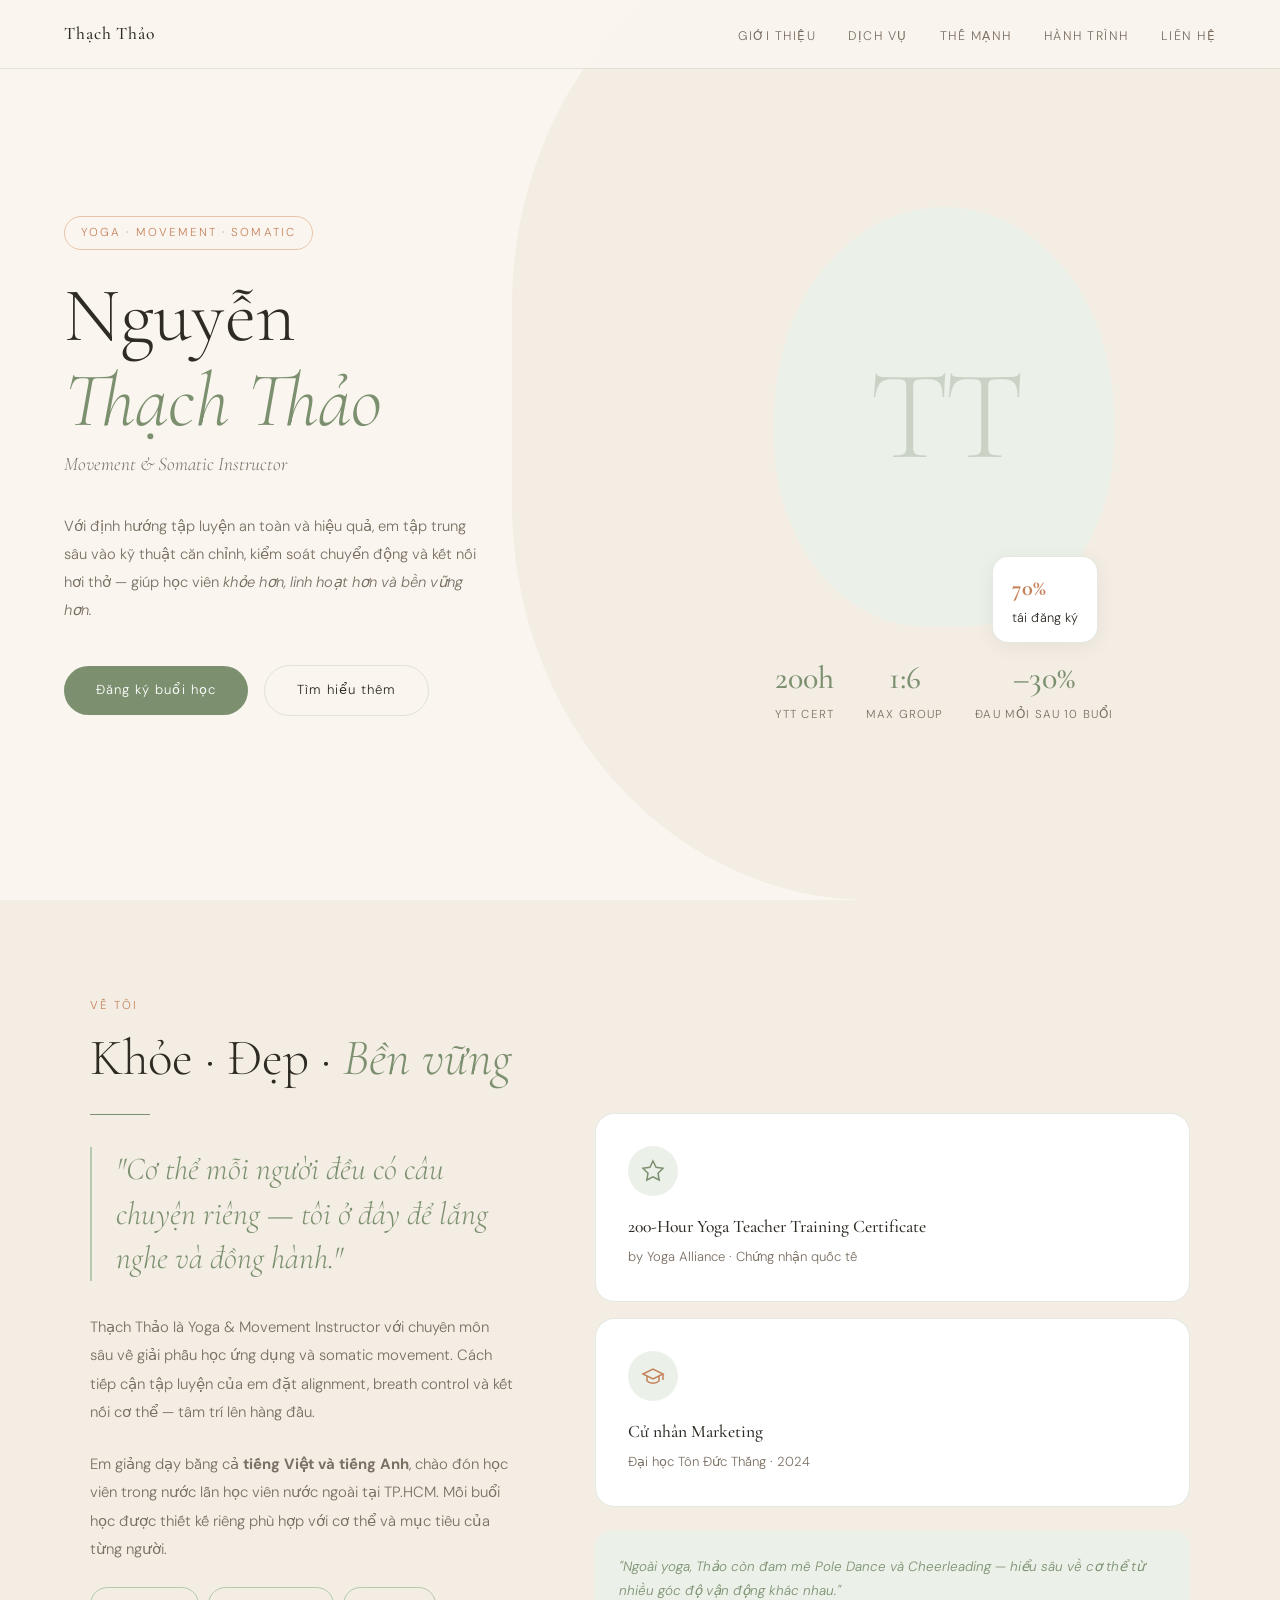
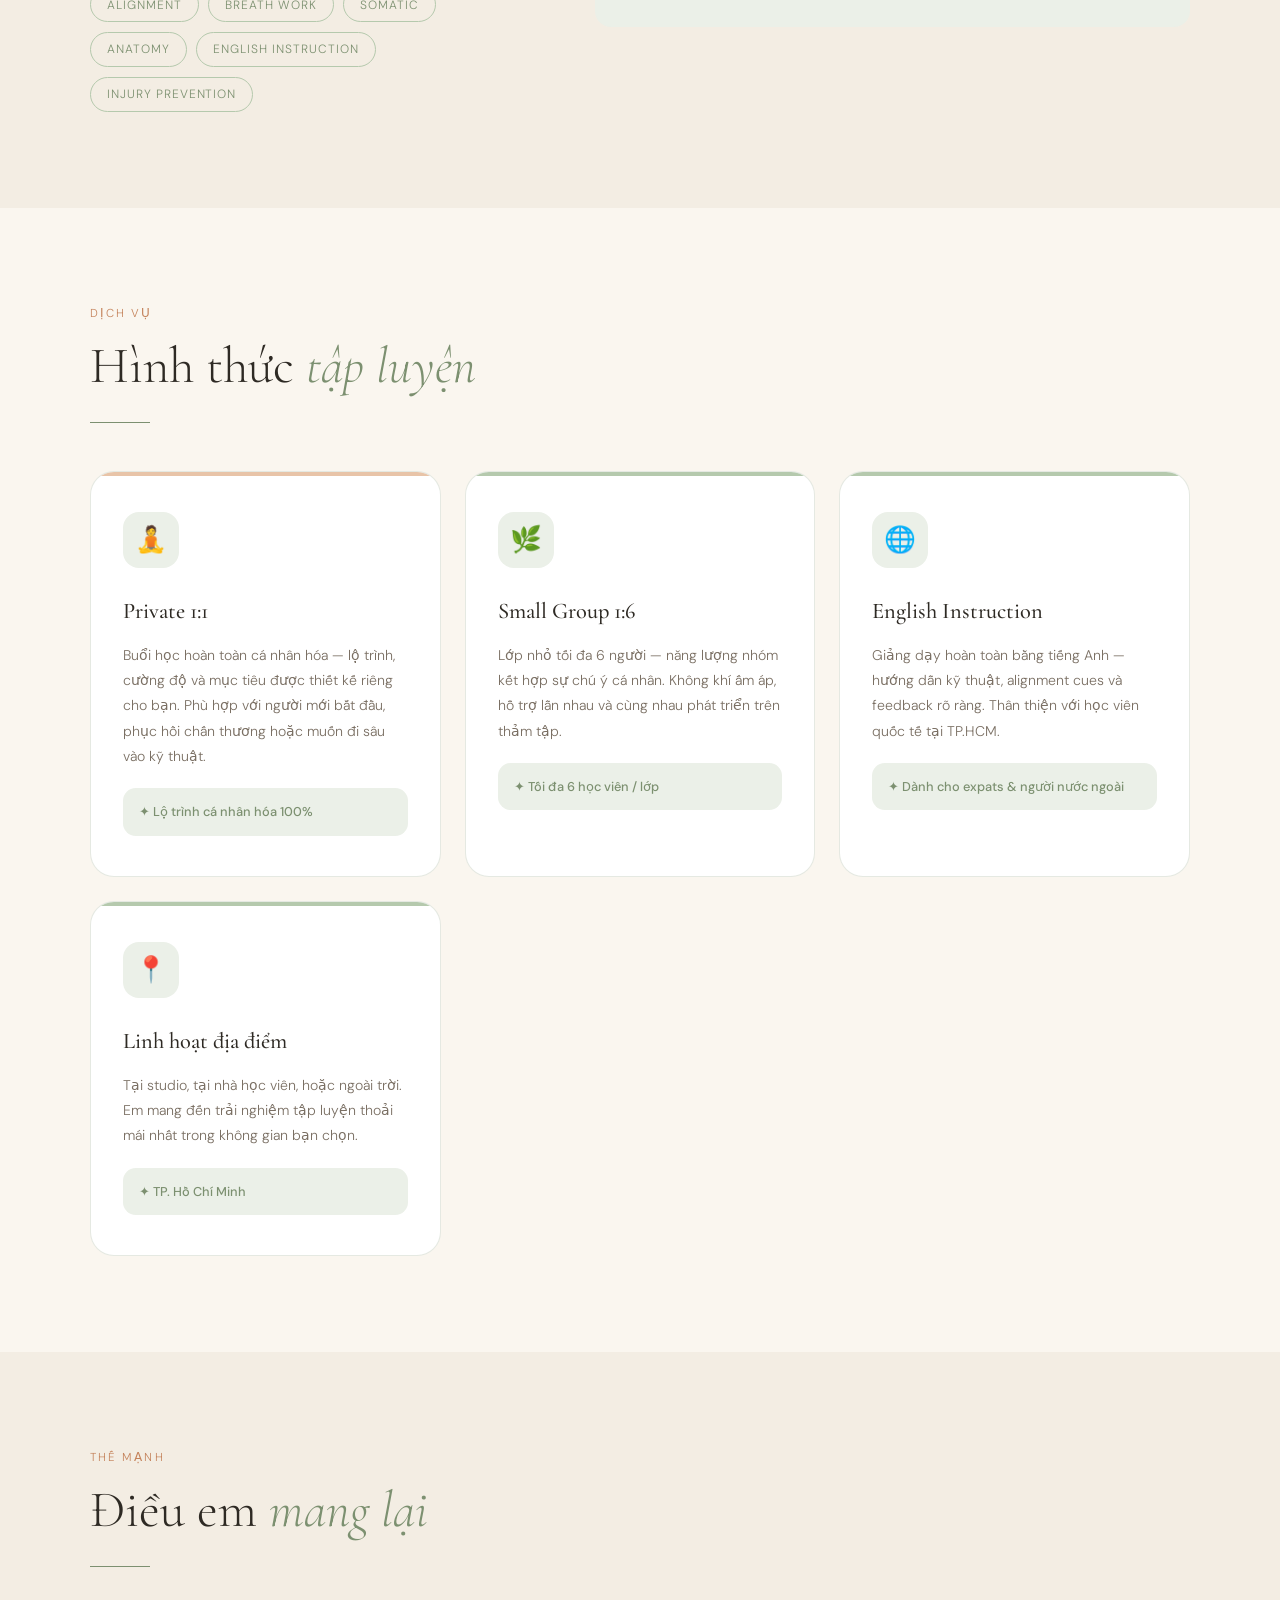
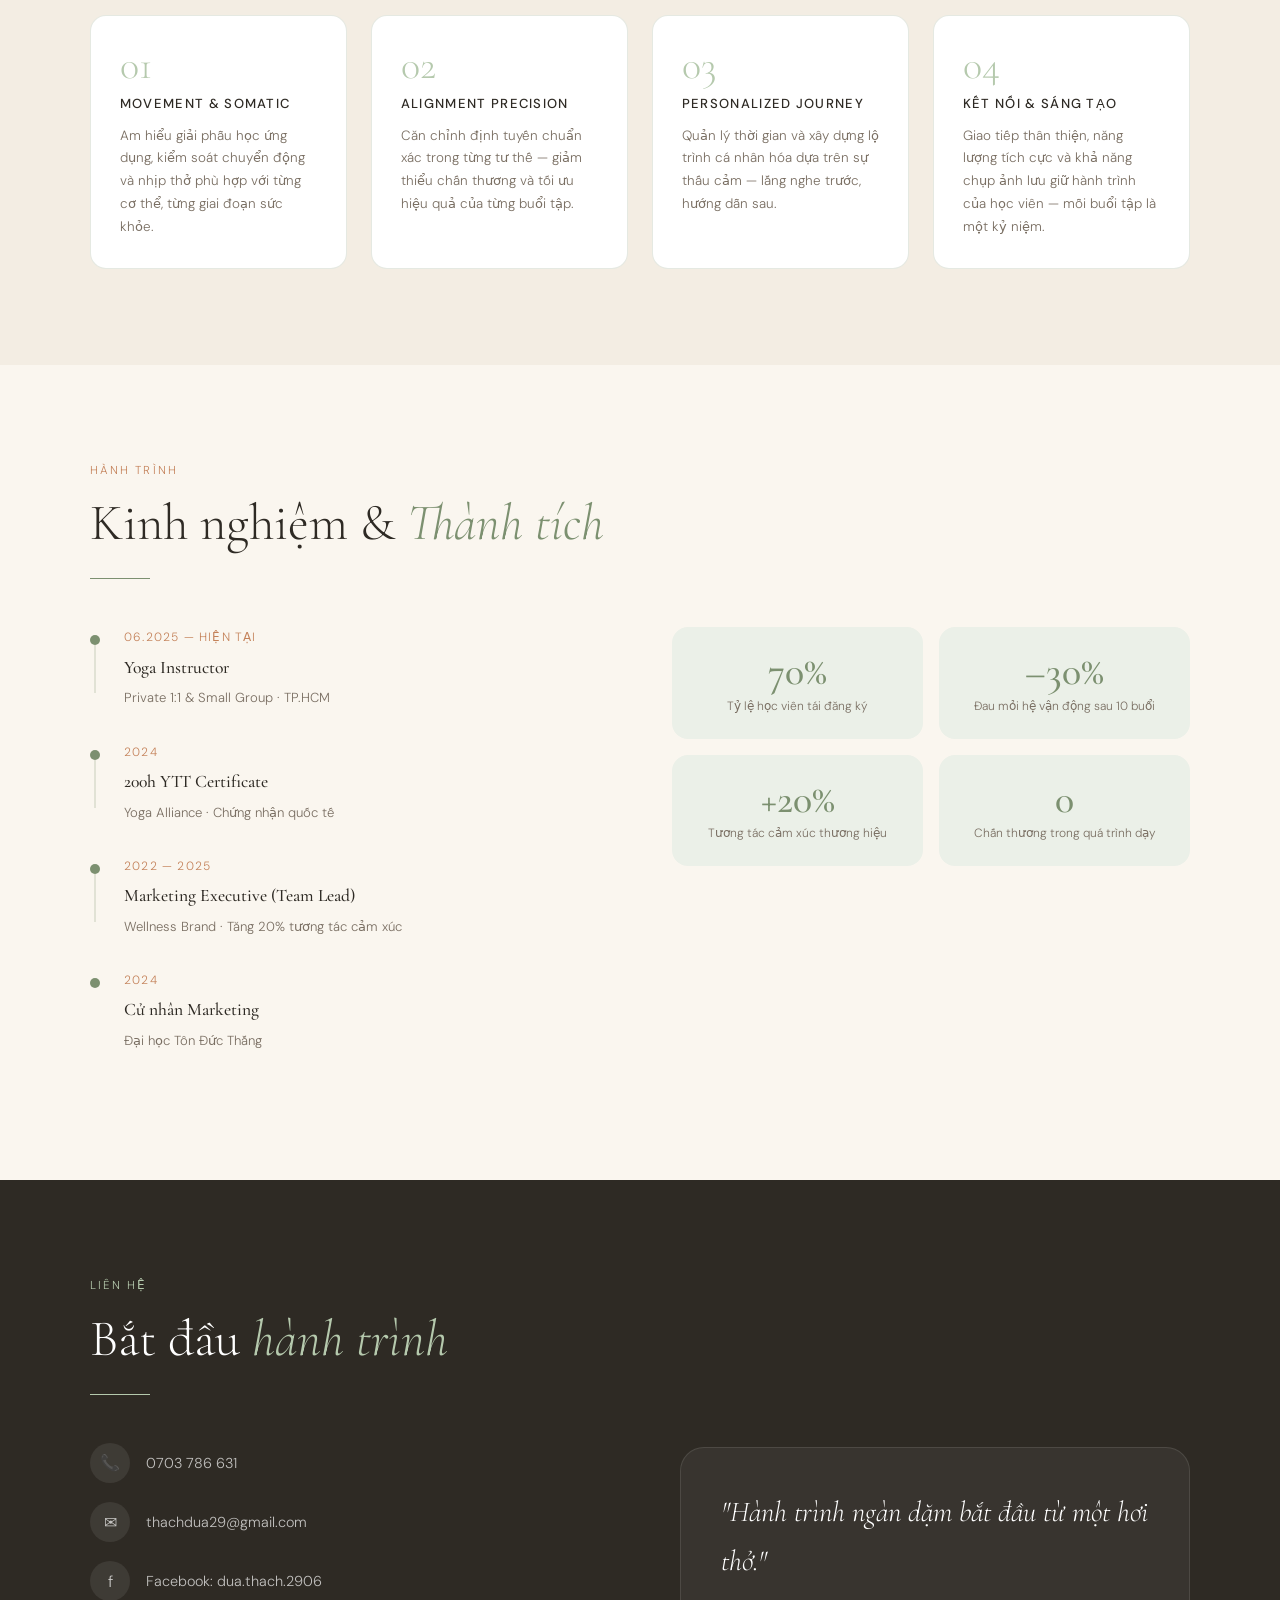
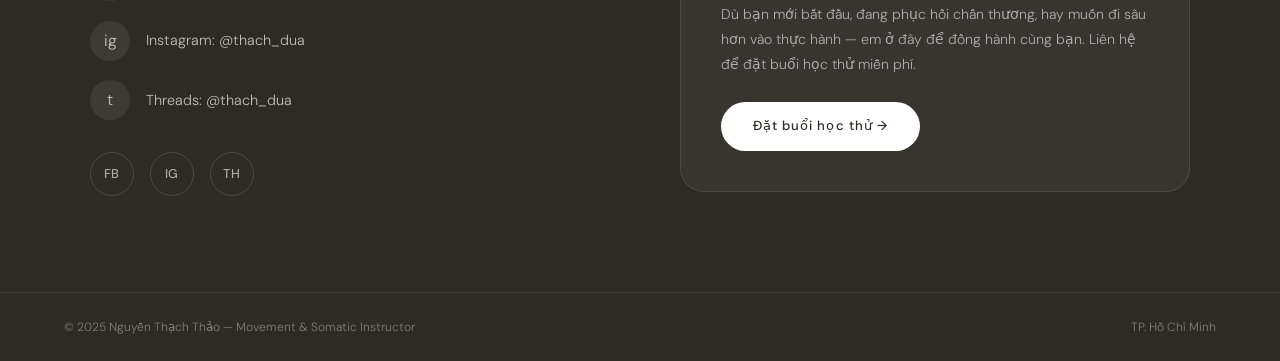
==== index.html @ 94b47af6 "Create index.html for personal website Add initial HTML structure for personal website with styling " ====
<!DOCTYPE html>
<html lang="vi">
<head>
<meta charset="UTF-8">
<meta name="viewport" content="width=device-width, initial-scale=1.0">
<title>Nguyễn Thạch Thảo — Movement & Somatic Instructor</title>
<link href="https://fonts.googleapis.com/css2?family=Cormorant+Garamond:ital,wght@0,300;0,400;0,500;0,600;1,300;1,400&family=DM+Sans:wght@300;400;500&display=swap" rel="stylesheet">
<style>
  *, *::before, *::after { box-sizing: border-box; margin: 0; padding: 0; }

  :root {
    --sage: #7C9070;
    --sage-light: #B5C9AD;
    --sage-pale: #EBF0E8;
    --cream: #FAF6EF;
    --ivory: #F3EDE3;
    --terra: #C4825A;
    --terra-light: #E8C4A8;
    --brown: #4A3728;
    --text: #2E2A24;
    --muted: #7A6F63;
    --border: rgba(124,144,112,0.2);
  }

  html { scroll-behavior: smooth; }

  body {
    font-family: 'DM Sans', sans-serif;
    background: var(--cream);
    color: var(--text);
    font-weight: 300;
    line-height: 1.7;
    overflow-x: hidden;
  }

  /* NAV */
  nav {
    position: fixed;
    top: 0; left: 0; right: 0;
    z-index: 100;
    display: flex;
    justify-content: space-between;
    align-items: center;
    padding: 1.2rem 5vw;
    background: rgba(250,246,239,0.9);
    backdrop-filter: blur(8px);
    border-bottom: 1px solid var(--border);
  }
  nav .logo {
    font-family: 'Cormorant Garamond', serif;
    font-size: 1.1rem;
    font-weight: 500;
    letter-spacing: 0.05em;
    color: var(--text);
    text-decoration: none;
  }
  nav ul {
    display: flex;
    gap: 2rem;
    list-style: none;
  }
  nav ul a {
    font-size: 0.78rem;
    letter-spacing: 0.12em;
    text-transform: uppercase;
    color: var(--muted);
    text-decoration: none;
    transition: color 0.2s;
  }
  nav ul a:hover { color: var(--sage); }

  /* HERO */
  .hero {
    min-height: 100vh;
    display: grid;
    grid-template-columns: 1fr 1fr;
    align-items: center;
    padding: 6rem 5vw 4rem;
    gap: 4rem;
    position: relative;
    overflow: hidden;
  }
  .hero::before {
    content: '';
    position: absolute;
    right: -10vw;
    top: -10vh;
    width: 70vw;
    height: 110vh;
    background: var(--ivory);
    border-radius: 40% 0 0 40%;
    z-index: 0;
  }
  .hero-text { position: relative; z-index: 1; }
  .hero-label {
    display: inline-block;
    font-size: 0.72rem;
    letter-spacing: 0.18em;
    text-transform: uppercase;
    color: var(--terra);
    margin-bottom: 1.5rem;
    padding: 0.4rem 1rem;
    border: 1px solid var(--terra-light);
    border-radius: 2rem;
  }
  .hero h1 {
    font-family: 'Cormorant Garamond', serif;
    font-size: clamp(3rem, 6vw, 5.5rem);
    font-weight: 300;
    line-height: 1.1;
    color: var(--text);
    margin-bottom: 0.3rem;
  }
  .hero h1 em {
    font-style: italic;
    color: var(--sage);
  }
  .hero-sub {
    font-family: 'Cormorant Garamond', serif;
    font-size: 1.2rem;
    color: var(--muted);
    font-style: italic;
    margin-bottom: 2rem;
  }
  .hero-desc {
    font-size: 0.92rem;
    color: var(--muted);
    max-width: 420px;
    line-height: 1.9;
    margin-bottom: 2.5rem;
  }
  .hero-cta {
    display: flex;
    gap: 1rem;
    align-items: center;
    flex-wrap: wrap;
  }
  .btn-primary {
    background: var(--sage);
    color: white;
    padding: 0.85rem 2rem;
    border-radius: 2rem;
    text-decoration: none;
    font-size: 0.82rem;
    letter-spacing: 0.08em;
    transition: background 0.2s, transform 0.2s;
  }
  .btn-primary:hover { background: var(--brown); transform: translateY(-1px); }
  .btn-outline {
    color: var(--text);
    padding: 0.85rem 2rem;
    border-radius: 2rem;
    text-decoration: none;
    font-size: 0.82rem;
    letter-spacing: 0.08em;
    border: 1px solid var(--border);
    transition: border-color 0.2s, transform 0.2s;
  }
  .btn-outline:hover { border-color: var(--sage); transform: translateY(-1px); }

  .hero-visual {
    position: relative;
    z-index: 1;
    display: flex;
    flex-direction: column;
    align-items: center;
    gap: 1.5rem;
  }
  .hero-circle {
    width: 340px;
    height: 420px;
    background: var(--sage-pale);
    border-radius: 50% 50% 45% 45%;
    display: flex;
    align-items: center;
    justify-content: center;
    position: relative;
    overflow: hidden;
  }
  .hero-initials {
    font-family: 'Cormorant Garamond', serif;
    font-size: 8rem;
    font-weight: 300;
    color: var(--sage);
    opacity: 0.3;
    letter-spacing: -0.05em;
    line-height: 1;
  }
  .hero-badge {
    position: absolute;
    bottom: -1rem;
    right: 1rem;
    background: white;
    border: 1px solid var(--border);
    border-radius: var(--border-radius, 1rem);
    padding: 0.8rem 1.2rem;
    box-shadow: 0 4px 20px rgba(0,0,0,0.06);
    font-size: 0.8rem;
  }
  .hero-badge strong {
    display: block;
    font-size: 1.4rem;
    font-family: 'Cormorant Garamond', serif;
    color: var(--terra);
  }
  .hero-stats {
    display: flex;
    gap: 2rem;
  }
  .stat { text-align: center; }
  .stat-num {
    font-family: 'Cormorant Garamond', serif;
    font-size: 2rem;
    font-weight: 500;
    color: var(--sage);
  }
  .stat-label {
    font-size: 0.72rem;
    letter-spacing: 0.1em;
    text-transform: uppercase;
    color: var(--muted);
  }

  /* LEAF DECORATIONS */
  .leaf {
    position: absolute;
    opacity: 0.12;
    pointer-events: none;
  }

  /* SECTION COMMONS */
  section {
    padding: 6rem 5vw;
    position: relative;
  }
  .section-label {
    font-size: 0.72rem;
    letter-spacing: 0.18em;
    text-transform: uppercase;
    color: var(--terra);
    margin-bottom: 0.8rem;
  }
  .section-title {
    font-family: 'Cormorant Garamond', serif;
    font-size: clamp(2rem, 4vw, 3.2rem);
    font-weight: 300;
    line-height: 1.2;
    color: var(--text);
    margin-bottom: 1.5rem;
  }
  .section-title em { font-style: italic; color: var(--sage); }
  .divider {
    width: 60px;
    height: 1px;
    background: var(--sage);
    margin-bottom: 2rem;
  }

  /* ABOUT */
  .about { background: var(--ivory); }
  .about-grid {
    display: grid;
    grid-template-columns: 1fr 1.4fr;
    gap: 5rem;
    align-items: center;
    max-width: 1100px;
    margin: 0 auto;
  }
  .about-quote {
    font-family: 'Cormorant Garamond', serif;
    font-size: 2rem;
    font-style: italic;
    font-weight: 300;
    color: var(--sage);
    line-height: 1.4;
    border-left: 2px solid var(--sage-light);
    padding-left: 1.5rem;
    margin-bottom: 2rem;
  }
  .about-text {
    font-size: 0.93rem;
    color: var(--muted);
    line-height: 1.9;
    margin-bottom: 1.5rem;
  }
  .tags {
    display: flex;
    flex-wrap: wrap;
    gap: 0.6rem;
    margin-top: 1.5rem;
  }
  .tag {
    font-size: 0.75rem;
    letter-spacing: 0.08em;
    text-transform: uppercase;
    color: var(--sage);
    border: 1px solid var(--sage-light);
    padding: 0.4rem 1rem;
    border-radius: 2rem;
  }
  .cert-card {
    background: white;
    border: 1px solid var(--border);
    border-radius: 1.2rem;
    padding: 2rem;
    margin-top: 2rem;
  }
  .cert-badge {
    width: 50px;
    height: 50px;
    background: var(--sage-pale);
    border-radius: 50%;
    display: flex;
    align-items: center;
    justify-content: center;
    margin-bottom: 1rem;
  }
  .cert-badge svg { width: 24px; height: 24px; color: var(--sage); }
  .cert-card h4 {
    font-family: 'Cormorant Garamond', serif;
    font-size: 1.1rem;
    font-weight: 500;
    margin-bottom: 0.3rem;
  }
  .cert-card p { font-size: 0.82rem; color: var(--muted); }

  /* SERVICES */
  .services-grid {
    display: grid;
    grid-template-columns: repeat(auto-fit, minmax(280px, 1fr));
    gap: 1.5rem;
    max-width: 1100px;
    margin: 0 auto;
    margin-top: 3rem;
  }
  .service-card {
    background: white;
    border: 1px solid var(--border);
    border-radius: 1.5rem;
    padding: 2.5rem 2rem;
    transition: transform 0.3s, box-shadow 0.3s;
    position: relative;
    overflow: hidden;
  }
  .service-card::before {
    content: '';
    position: absolute;
    top: 0; left: 0; right: 0;
    height: 4px;
    background: var(--sage-light);
  }
  .service-card:hover {
    transform: translateY(-4px);
    box-shadow: 0 16px 40px rgba(0,0,0,0.08);
  }
  .service-icon {
    width: 56px;
    height: 56px;
    background: var(--sage-pale);
    border-radius: 1rem;
    display: flex;
    align-items: center;
    justify-content: center;
    margin-bottom: 1.5rem;
    font-size: 1.6rem;
  }
  .service-card h3 {
    font-family: 'Cormorant Garamond', serif;
    font-size: 1.4rem;
    font-weight: 500;
    margin-bottom: 0.8rem;
  }
  .service-card p { font-size: 0.88rem; color: var(--muted); line-height: 1.8; }
  .service-highlight {
    margin-top: 1.2rem;
    padding: 0.8rem 1rem;
    background: var(--sage-pale);
    border-radius: 0.8rem;
    font-size: 0.8rem;
    color: var(--sage);
    font-weight: 500;
  }
  .service-card.featured::before { background: var(--terra-light); }

  /* STRENGTHS */
  .strengths { background: var(--ivory); }
  .strengths-grid {
    display: grid;
    grid-template-columns: repeat(auto-fit, minmax(240px, 1fr));
    gap: 1.5rem;
    max-width: 1100px;
    margin: 3rem auto 0;
  }
  .strength-item {
    padding: 1.8rem;
    border: 1px solid var(--border);
    border-radius: 1rem;
    background: white;
  }
  .strength-num {
    font-family: 'Cormorant Garamond', serif;
    font-size: 2.5rem;
    color: var(--sage-light);
    font-weight: 300;
    line-height: 1;
    margin-bottom: 0.5rem;
  }
  .strength-item h4 {
    font-size: 0.82rem;
    letter-spacing: 0.1em;
    text-transform: uppercase;
    color: var(--text);
    font-weight: 500;
    margin-bottom: 0.6rem;
  }
  .strength-item p { font-size: 0.84rem; color: var(--muted); line-height: 1.7; }

  /* JOURNEY */
  .journey-grid {
    display: grid;
    grid-template-columns: 1fr 1fr;
    gap: 4rem;
    max-width: 1100px;
    margin: 3rem auto 0;
    align-items: start;
  }
  .timeline-item {
    display: flex;
    gap: 1.5rem;
    margin-bottom: 2rem;
  }
  .timeline-dot {
    width: 10px;
    height: 10px;
    background: var(--sage);
    border-radius: 50%;
    margin-top: 0.5rem;
    flex-shrink: 0;
    position: relative;
  }
  .timeline-dot::after {
    content: '';
    position: absolute;
    top: 10px;
    left: 4px;
    width: 2px;
    height: 3rem;
    background: var(--border);
  }
  .timeline-item:last-child .timeline-dot::after { display: none; }
  .timeline-date {
    font-size: 0.75rem;
    letter-spacing: 0.1em;
    text-transform: uppercase;
    color: var(--terra);
    margin-bottom: 0.3rem;
  }
  .timeline-title {
    font-family: 'Cormorant Garamond', serif;
    font-size: 1.1rem;
    font-weight: 500;
    margin-bottom: 0.3rem;
  }
  .timeline-sub { font-size: 0.82rem; color: var(--muted); }
  .metrics-grid {
    display: grid;
    grid-template-columns: 1fr 1fr;
    gap: 1rem;
  }
  .metric-card {
    background: var(--sage-pale);
    border-radius: 1rem;
    padding: 1.5rem;
    text-align: center;
  }
  .metric-val {
    font-family: 'Cormorant Garamond', serif;
    font-size: 2.5rem;
    font-weight: 500;
    color: var(--sage);
    line-height: 1;
  }
  .metric-label {
    font-size: 0.75rem;
    color: var(--muted);
    margin-top: 0.4rem;
    line-height: 1.4;
  }

  /* CONTACT */
  .contact { background: var(--text); color: white; }
  .contact .section-title { color: white; }
  .contact .section-title em { color: var(--sage-light); }
  .contact .divider { background: var(--sage-light); }
  .contact-grid {
    display: grid;
    grid-template-columns: 1fr 1fr;
    gap: 5rem;
    max-width: 1100px;
    margin: 3rem auto 0;
    align-items: center;
  }
  .contact-info { display: flex; flex-direction: column; gap: 1.2rem; }
  .contact-row {
    display: flex;
    align-items: center;
    gap: 1rem;
    color: rgba(255,255,255,0.7);
    font-size: 0.9rem;
    text-decoration: none;
    transition: color 0.2s;
  }
  .contact-row:hover { color: var(--sage-light); }
  .contact-icon {
    width: 40px; height: 40px;
    background: rgba(255,255,255,0.08);
    border-radius: 50%;
    display: flex;
    align-items: center;
    justify-content: center;
    font-size: 1rem;
    flex-shrink: 0;
  }
  .social-links { display: flex; gap: 1rem; margin-top: 2rem; }
  .social-link {
    width: 44px; height: 44px;
    border: 1px solid rgba(255,255,255,0.15);
    border-radius: 50%;
    display: flex;
    align-items: center;
    justify-content: center;
    color: rgba(255,255,255,0.6);
    text-decoration: none;
    font-size: 0.8rem;
    font-weight: 500;
    letter-spacing: 0.05em;
    transition: all 0.2s;
  }
  .social-link:hover {
    border-color: var(--sage-light);
    color: var(--sage-light);
    background: rgba(181,201,173,0.1);
  }
  .contact-cta {
    background: rgba(255,255,255,0.05);
    border: 1px solid rgba(255,255,255,0.1);
    border-radius: 1.5rem;
    padding: 2.5rem;
  }
  .contact-cta h3 {
    font-family: 'Cormorant Garamond', serif;
    font-size: 1.8rem;
    font-weight: 300;
    font-style: italic;
    color: white;
    margin-bottom: 1rem;
  }
  .contact-cta p {
    font-size: 0.88rem;
    color: rgba(255,255,255,0.6);
    line-height: 1.8;
    margin-bottom: 1.5rem;
  }
  .btn-white {
    display: inline-block;
    background: white;
    color: var(--text);
    padding: 0.85rem 2rem;
    border-radius: 2rem;
    text-decoration: none;
    font-size: 0.82rem;
    letter-spacing: 0.08em;
    font-weight: 500;
    transition: transform 0.2s, background 0.2s;
  }
  .btn-white:hover { background: var(--cream); transform: translateY(-1px); }

  /* FOOTER */
  footer {
    background: var(--text);
    border-top: 1px solid rgba(255,255,255,0.08);
    padding: 1.5rem 5vw;
    display: flex;
    justify-content: space-between;
    align-items: center;
    color: rgba(255,255,255,0.4);
    font-size: 0.75rem;
  }
  footer a { color: rgba(255,255,255,0.5); text-decoration: none; }
  footer a:hover { color: var(--sage-light); }

  /* ANIMATIONS */
  @keyframes fadeUp {
    from { opacity: 0; transform: translateY(20px); }
    to   { opacity: 1; transform: translateY(0); }
  }
  .hero-text > * {
    animation: fadeUp 0.7s ease both;
  }
  .hero-text > *:nth-child(1) { animation-delay: 0.1s; }
  .hero-text > *:nth-child(2) { animation-delay: 0.2s; }
  .hero-text > *:nth-child(3) { animation-delay: 0.3s; }
  .hero-text > *:nth-child(4) { animation-delay: 0.4s; }
  .hero-text > *:nth-child(5) { animation-delay: 0.5s; }

  /* RESPONSIVE */
  @media (max-width: 768px) {
    nav ul { display: none; }
    .hero { grid-template-columns: 1fr; padding-top: 5rem; }
    .hero::before { display: none; }
    .hero-visual { display: none; }
    .about-grid { grid-template-columns: 1fr; gap: 2rem; }
    .journey-grid { grid-template-columns: 1fr; }
    .contact-grid { grid-template-columns: 1fr; gap: 2rem; }
  }
</style>
</head>
<body>

<!-- NAV -->
<nav>
  <a href="#" class="logo">Thạch Thảo</a>
  <ul>
    <li><a href="#about">Giới thiệu</a></li>
    <li><a href="#services">Dịch vụ</a></li>
    <li><a href="#strengths">Thế mạnh</a></li>
    <li><a href="#journey">Hành trình</a></li>
    <li><a href="#contact">Liên hệ</a></li>
  </ul>
</nav>

<!-- HERO -->
<section class="hero">
  <div class="hero-text">
    <span class="hero-label">Yoga · Movement · Somatic</span>
    <h1>Nguyễn<br><em>Thạch Thảo</em></h1>
    <p class="hero-sub">Movement & Somatic Instructor</p>
    <p class="hero-desc">
      Với định hướng tập luyện an toàn và hiệu quả, em tập trung sâu vào kỹ thuật căn chỉnh, kiểm soát chuyển động và kết nối hơi thở — giúp học viên <em>khỏe hơn, linh hoạt hơn và bền vững hơn.</em>
    </p>
    <div class="hero-cta">
      <a href="#contact" class="btn-primary">Đăng ký buổi học</a>
      <a href="#about" class="btn-outline">Tìm hiểu thêm</a>
    </div>
  </div>

  <div class="hero-visual">
    <div style="position: relative;">
      <div class="hero-circle">
        <span class="hero-initials">TT</span>
      </div>
      <div class="hero-badge" style="border-radius:1rem;">
        <strong>70%</strong>
        tái đăng ký
      </div>
    </div>
    <div class="hero-stats">
      <div class="stat">
        <div class="stat-num">200h</div>
        <div class="stat-label">YTT Cert</div>
      </div>
      <div class="stat">
        <div class="stat-num">1:6</div>
        <div class="stat-label">Max group</div>
      </div>
      <div class="stat">
        <div class="stat-num">–30%</div>
        <div class="stat-label">Đau mỏi sau 10 buổi</div>
      </div>
    </div>
  </div>
</section>

<!-- ABOUT -->
<section class="about" id="about">
  <div class="about-grid">
    <div>
      <p class="section-label">Về tôi</p>
      <h2 class="section-title">Khỏe · Đẹp · <em>Bền vững</em></h2>
      <div class="divider"></div>
      <blockquote class="about-quote">
        "Cơ thể mỗi người đều có câu chuyện riêng — tôi ở đây để lắng nghe và đồng hành."
      </blockquote>
      <p class="about-text">
        Thạch Thảo là Yoga & Movement Instructor với chuyên môn sâu về giải phẫu học ứng dụng và somatic movement. Cách tiếp cận tập luyện của em đặt alignment, breath control và kết nối cơ thể — tâm trí lên hàng đầu.
      </p>
      <p class="about-text">
        Em giảng dạy bằng cả <strong>tiếng Việt và tiếng Anh</strong>, chào đón học viên trong nước lẫn học viên nước ngoài tại TP.HCM. Mỗi buổi học được thiết kế riêng phù hợp với cơ thể và mục tiêu của từng người.
      </p>
      <div class="tags">
        <span class="tag">Alignment</span>
        <span class="tag">Breath Work</span>
        <span class="tag">Somatic</span>
        <span class="tag">Anatomy</span>
        <span class="tag">English Instruction</span>
        <span class="tag">Injury Prevention</span>
      </div>
    </div>
    <div>
      <div class="cert-card">
        <div class="cert-badge">
          <svg viewBox="0 0 24 24" fill="none" stroke="currentColor" stroke-width="1.5" style="color: var(--sage);">
            <path d="M12 2L15.09 8.26L22 9.27L17 14.14L18.18 21.02L12 17.77L5.82 21.02L7 14.14L2 9.27L8.91 8.26L12 2Z"/>
          </svg>
        </div>
        <h4>200-Hour Yoga Teacher Training Certificate</h4>
        <p>by Yoga Alliance · Chứng nhận quốc tế</p>
      </div>
      <div class="cert-card" style="margin-top:1rem;">
        <div class="cert-badge">
          <svg viewBox="0 0 24 24" fill="none" stroke="currentColor" stroke-width="1.5" style="color: var(--terra);">
            <path d="M22 10v6M2 10l10-5 10 5-10 5z"/><path d="M6 12v5c3 3 9 3 12 0v-5"/>
          </svg>
        </div>
        <h4>Cử nhân Marketing</h4>
        <p>Đại học Tôn Đức Thắng · 2024</p>
      </div>
      <div style="margin-top:1.5rem; padding:1.5rem; background: var(--sage-pale); border-radius:1rem;">
        <p style="font-size:0.84rem; color: var(--sage); font-style:italic; line-height:1.8;">
          "Ngoài yoga, Thảo còn đam mê Pole Dance và Cheerleading — hiểu sâu về cơ thể từ nhiều góc độ vận động khác nhau."
        </p>
      </div>
    </div>
  </div>
</section>

<!-- SERVICES -->
<section id="services">
  <div style="max-width:1100px; margin:0 auto;">
    <p class="section-label">Dịch vụ</p>
    <h2 class="section-title">Hình thức <em>tập luyện</em></h2>
    <div class="divider"></div>
  </div>
  <div class="services-grid">
    <div class="service-card featured">
      <div class="service-icon">🧘</div>
      <h3>Private 1:1</h3>
      <p>Buổi học hoàn toàn cá nhân hóa — lộ trình, cường độ và mục tiêu được thiết kế riêng cho bạn. Phù hợp với người mới bắt đầu, phục hồi chấn thương hoặc muốn đi sâu vào kỹ thuật.</p>
      <div class="service-highlight">✦ Lộ trình cá nhân hóa 100%</div>
    </div>
    <div class="service-card">
      <div class="service-icon">🌿</div>
      <h3>Small Group 1:6</h3>
      <p>Lớp nhỏ tối đa 6 người — năng lượng nhóm kết hợp sự chú ý cá nhân. Không khí ấm áp, hỗ trợ lẫn nhau và cùng nhau phát triển trên thảm tập.</p>
      <div class="service-highlight">✦ Tối đa 6 học viên / lớp</div>
    </div>
    <div class="service-card">
      <div class="service-icon">🌐</div>
      <h3>English Instruction</h3>
      <p>Giảng dạy hoàn toàn bằng tiếng Anh — hướng dẫn kỹ thuật, alignment cues và feedback rõ ràng. Thân thiện với học viên quốc tế tại TP.HCM.</p>
      <div class="service-highlight">✦ Dành cho expats & người nước ngoài</div>
    </div>
    <div class="service-card">
      <div class="service-icon">📍</div>
      <h3>Linh hoạt địa điểm</h3>
      <p>Tại studio, tại nhà học viên, hoặc ngoài trời. Em mang đến trải nghiệm tập luyện thoải mái nhất trong không gian bạn chọn.</p>
      <div class="service-highlight">✦ TP. Hồ Chí Minh</div>
    </div>
  </div>
</section>

<!-- STRENGTHS -->
<section class="strengths" id="strengths">
  <div style="max-width:1100px; margin:0 auto;">
    <p class="section-label">Thế mạnh</p>
    <h2 class="section-title">Điều em <em>mang lại</em></h2>
    <div class="divider"></div>
  </div>
  <div class="strengths-grid">
    <div class="strength-item">
      <div class="strength-num">01</div>
      <h4>Movement & Somatic</h4>
      <p>Am hiểu giải phẫu học ứng dụng, kiểm soát chuyển động và nhịp thở phù hợp với từng cơ thể, từng giai đoạn sức khỏe.</p>
    </div>
    <div class="strength-item">
      <div class="strength-num">02</div>
      <h4>Alignment Precision</h4>
      <p>Căn chỉnh định tuyến chuẩn xác trong từng tư thế — giảm thiểu chấn thương và tối ưu hiệu quả của từng buổi tập.</p>
    </div>
    <div class="strength-item">
      <div class="strength-num">03</div>
      <h4>Personalized Journey</h4>
      <p>Quản lý thời gian và xây dựng lộ trình cá nhân hóa dựa trên sự thấu cảm — lắng nghe trước, hướng dẫn sau.</p>
    </div>
    <div class="strength-item">
      <div class="strength-num">04</div>
      <h4>Kết nối & Sáng tạo</h4>
      <p>Giao tiếp thân thiện, năng lượng tích cực và khả năng chụp ảnh lưu giữ hành trình của học viên — mỗi buổi tập là một kỷ niệm.</p>
    </div>
  </div>
</section>

<!-- JOURNEY -->
<section id="journey">
  <div style="max-width:1100px; margin:0 auto;">
    <p class="section-label">Hành trình</p>
    <h2 class="section-title">Kinh nghiệm & <em>Thành tích</em></h2>
    <div class="divider"></div>
  </div>
  <div class="journey-grid">
    <div>
      <div class="timeline-item">
        <div class="timeline-dot"></div>
        <div>
          <div class="timeline-date">06.2025 — Hiện tại</div>
          <div class="timeline-title">Yoga Instructor</div>
          <div class="timeline-sub">Private 1:1 & Small Group · TP.HCM</div>
        </div>
      </div>
      <div class="timeline-item">
        <div class="timeline-dot"></div>
        <div>
          <div class="timeline-date">2024</div>
          <div class="timeline-title">200h YTT Certificate</div>
          <div class="timeline-sub">Yoga Alliance · Chứng nhận quốc tế</div>
        </div>
      </div>
      <div class="timeline-item">
        <div class="timeline-dot"></div>
        <div>
          <div class="timeline-date">2022 — 2025</div>
          <div class="timeline-title">Marketing Executive (Team Lead)</div>
          <div class="timeline-sub">Wellness Brand · Tăng 20% tương tác cảm xúc</div>
        </div>
      </div>
      <div class="timeline-item">
        <div class="timeline-dot"></div>
        <div>
          <div class="timeline-date">2024</div>
          <div class="timeline-title">Cử nhân Marketing</div>
          <div class="timeline-sub">Đại học Tôn Đức Thắng</div>
        </div>
      </div>
    </div>
    <div>
      <div class="metrics-grid">
        <div class="metric-card">
          <div class="metric-val">70%</div>
          <div class="metric-label">Tỷ lệ học viên tái đăng ký</div>
        </div>
        <div class="metric-card">
          <div class="metric-val">–30%</div>
          <div class="metric-label">Đau mỏi hệ vận động sau 10 buổi</div>
        </div>
        <div class="metric-card">
          <div class="metric-val">+20%</div>
          <div class="metric-label">Tương tác cảm xúc thương hiệu</div>
        </div>
        <div class="metric-card">
          <div class="metric-val">0</div>
          <div class="metric-label">Chấn thương trong quá trình dạy</div>
        </div>
      </div>
    </div>
  </div>
</section>

<!-- CONTACT -->
<section class="contact" id="contact">
  <div style="max-width:1100px; margin:0 auto;">
    <p class="section-label" style="color: var(--sage-light);">Liên hệ</p>
    <h2 class="section-title">Bắt đầu <em>hành trình</em></h2>
    <div class="divider"></div>
  </div>
  <div class="contact-grid">
    <div>
      <div class="contact-info">
        <a href="tel:0703786631" class="contact-row">
          <div class="contact-icon">📞</div>
          <span>0703 786 631</span>
        </a>
        <a href="mailto:thachdua29@gmail.com" class="contact-row">
          <div class="contact-icon">✉</div>
          <span>thachdua29@gmail.com</span>
        </a>
        <a href="https://www.facebook.com/dua.thach.2906/" target="_blank" class="contact-row">
          <div class="contact-icon">f</div>
          <span>Facebook: dua.thach.2906</span>
        </a>
        <a href="https://www.instagram.com/thach_dua/" target="_blank" class="contact-row">
          <div class="contact-icon">ig</div>
          <span>Instagram: @thach_dua</span>
        </a>
        <a href="https://www.threads.com/@thach_dua" target="_blank" class="contact-row">
          <div class="contact-icon">t</div>
          <span>Threads: @thach_dua</span>
        </a>
      </div>
      <div class="social-links">
        <a href="https://www.facebook.com/dua.thach.2906/" target="_blank" class="social-link" title="Facebook">FB</a>
        <a href="https://www.instagram.com/thach_dua/" target="_blank" class="social-link" title="Instagram">IG</a>
        <a href="https://www.threads.com/@thach_dua" target="_blank" class="social-link" title="Threads">TH</a>
      </div>
    </div>
    <div class="contact-cta">
      <h3>"Hành trình ngàn dặm bắt đầu từ một hơi thở."</h3>
      <p>Dù bạn mới bắt đầu, đang phục hồi chấn thương, hay muốn đi sâu hơn vào thực hành — em ở đây để đồng hành cùng bạn. Liên hệ để đặt buổi học thử miễn phí.</p>
      <a href="mailto:thachdua29@gmail.com" class="btn-white">Đặt buổi học thử →</a>
    </div>
  </div>
</section>

<footer>
  <span>© 2025 Nguyễn Thạch Thảo — Movement & Somatic Instructor</span>
  <span>TP. Hồ Chí Minh</span>
</footer>

</body>
</html>
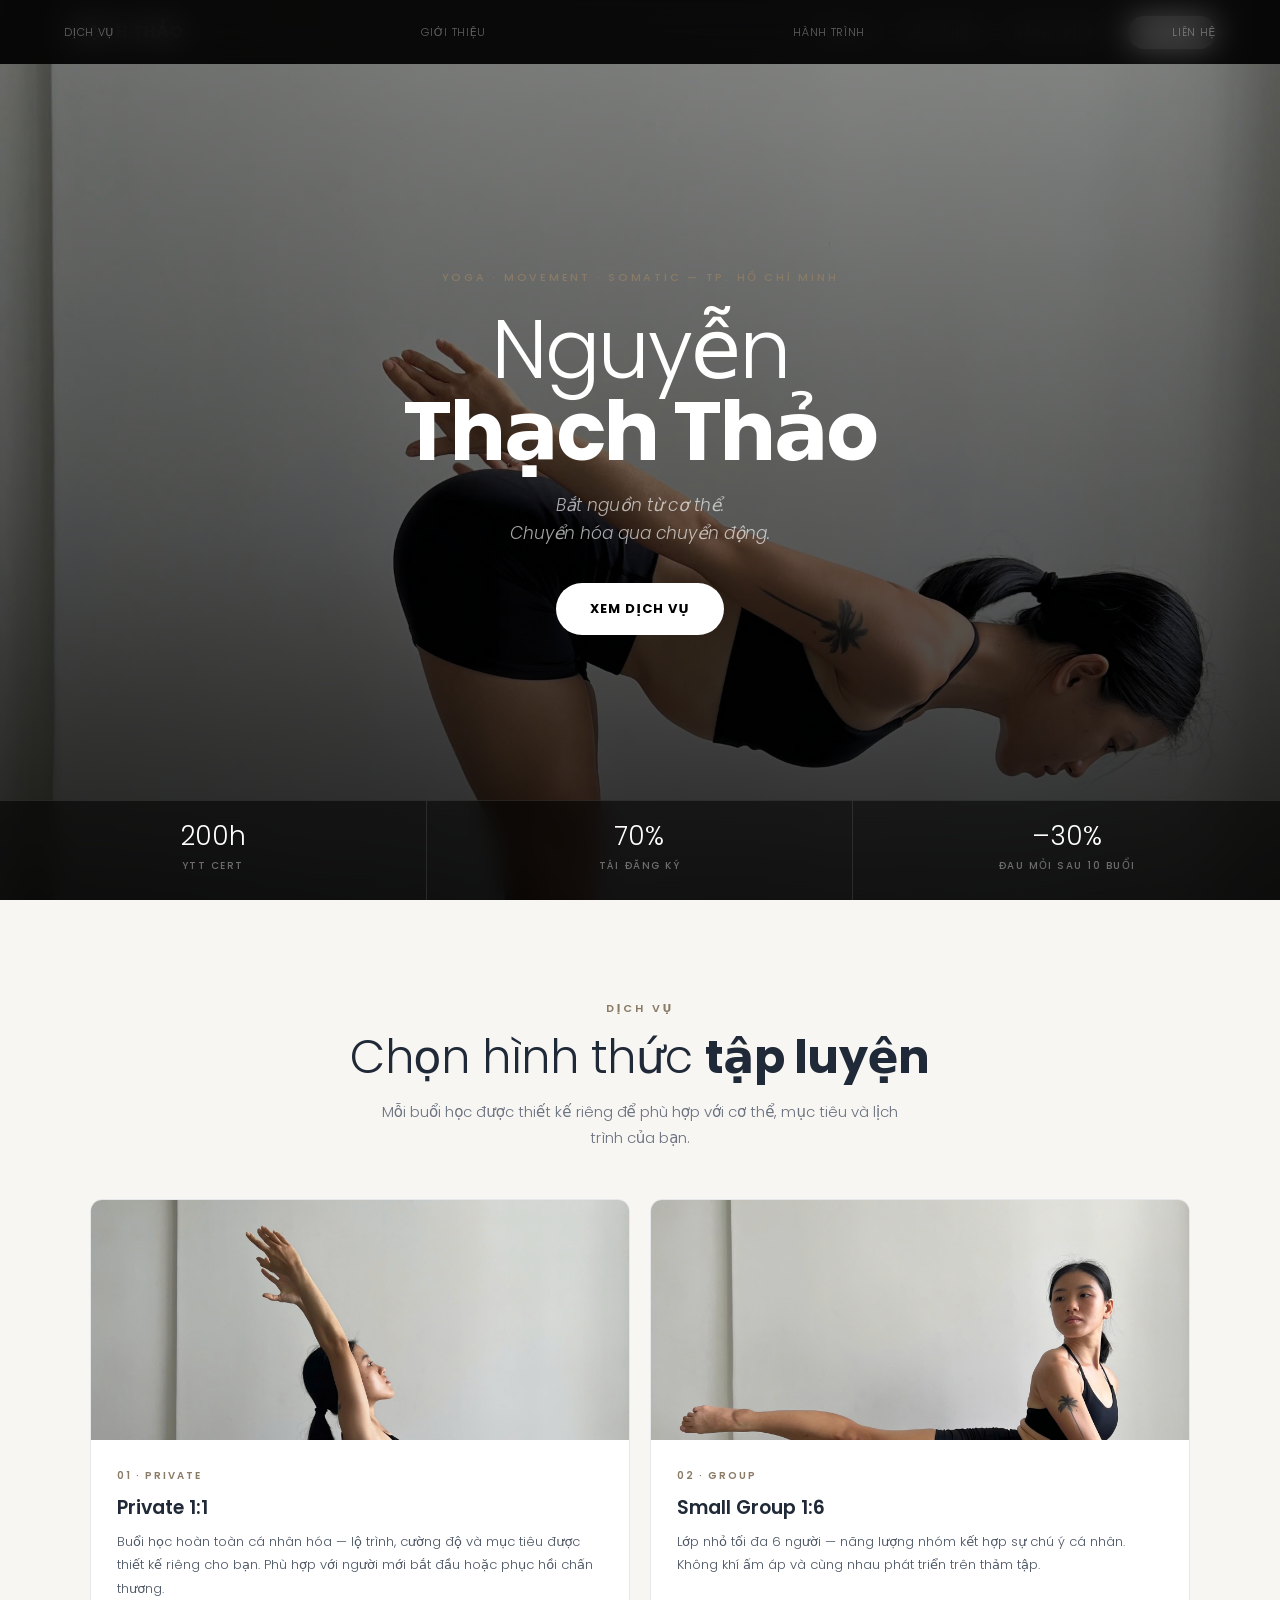
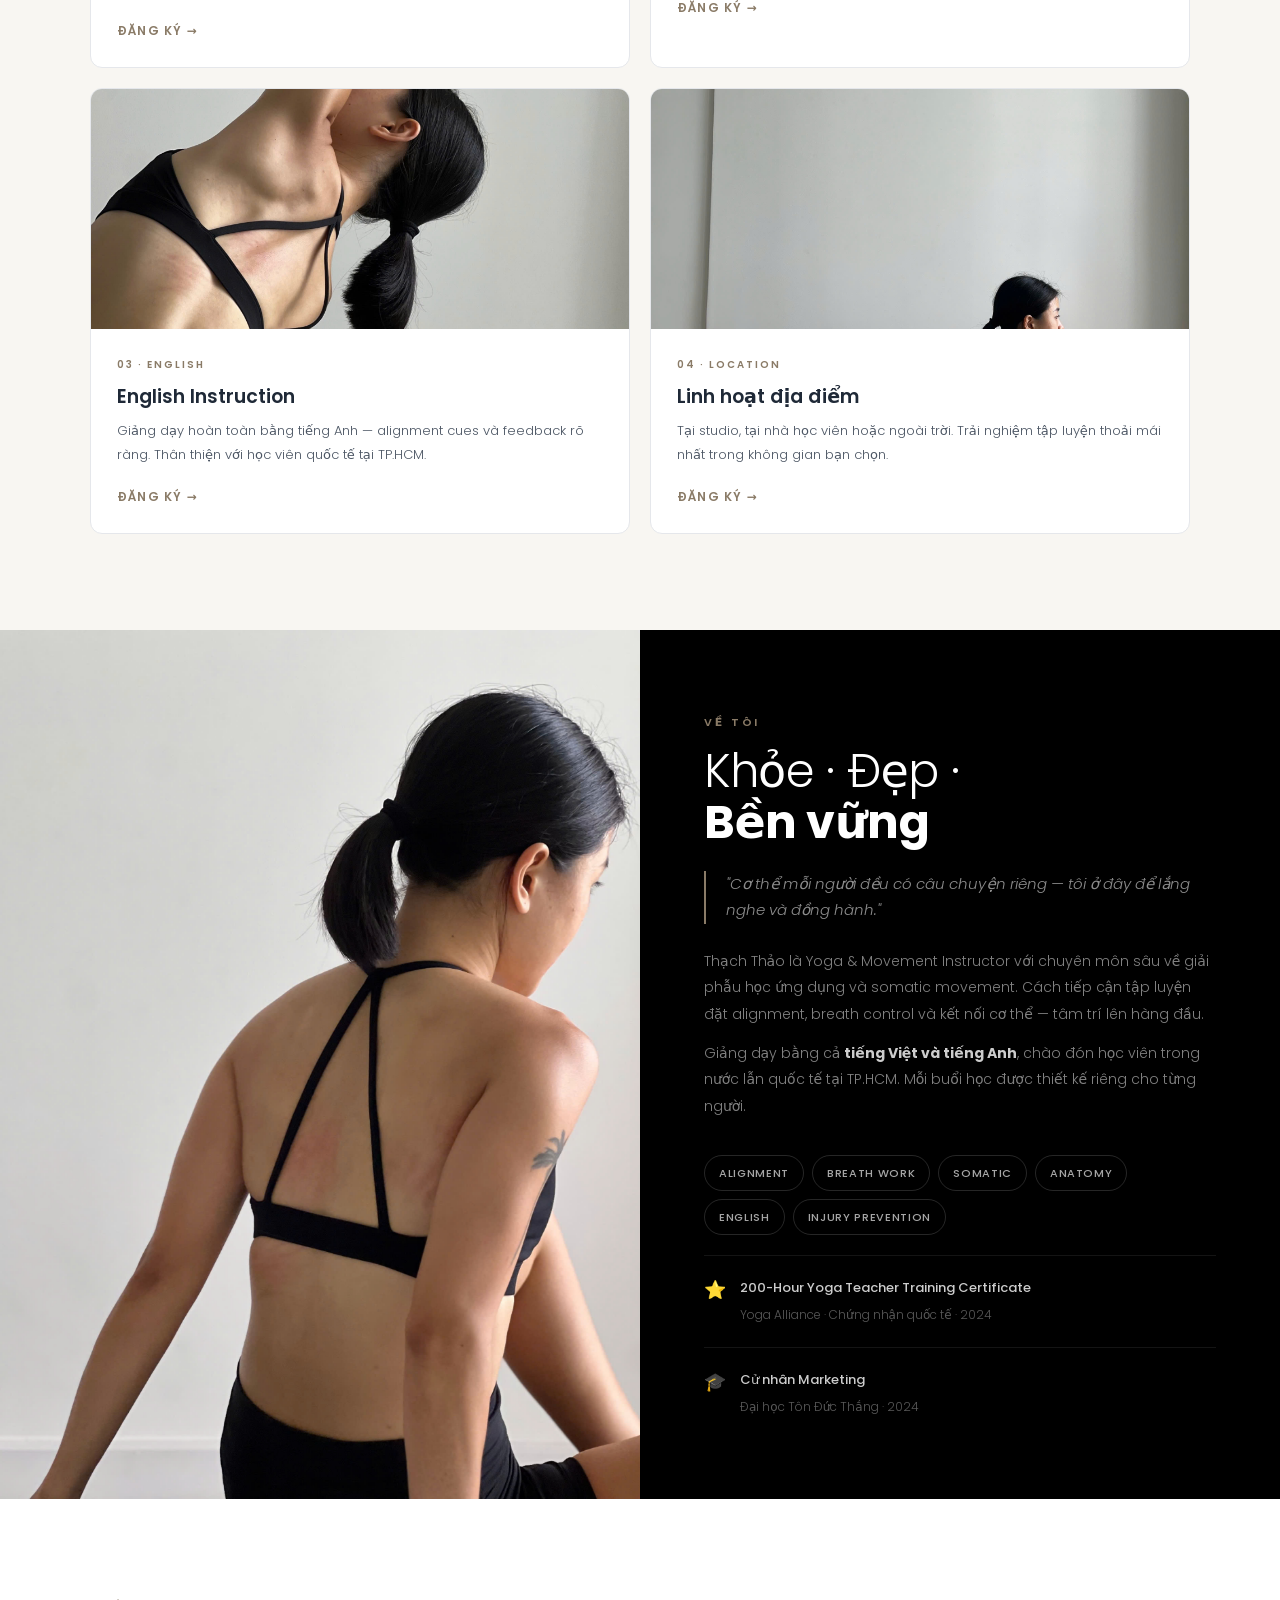
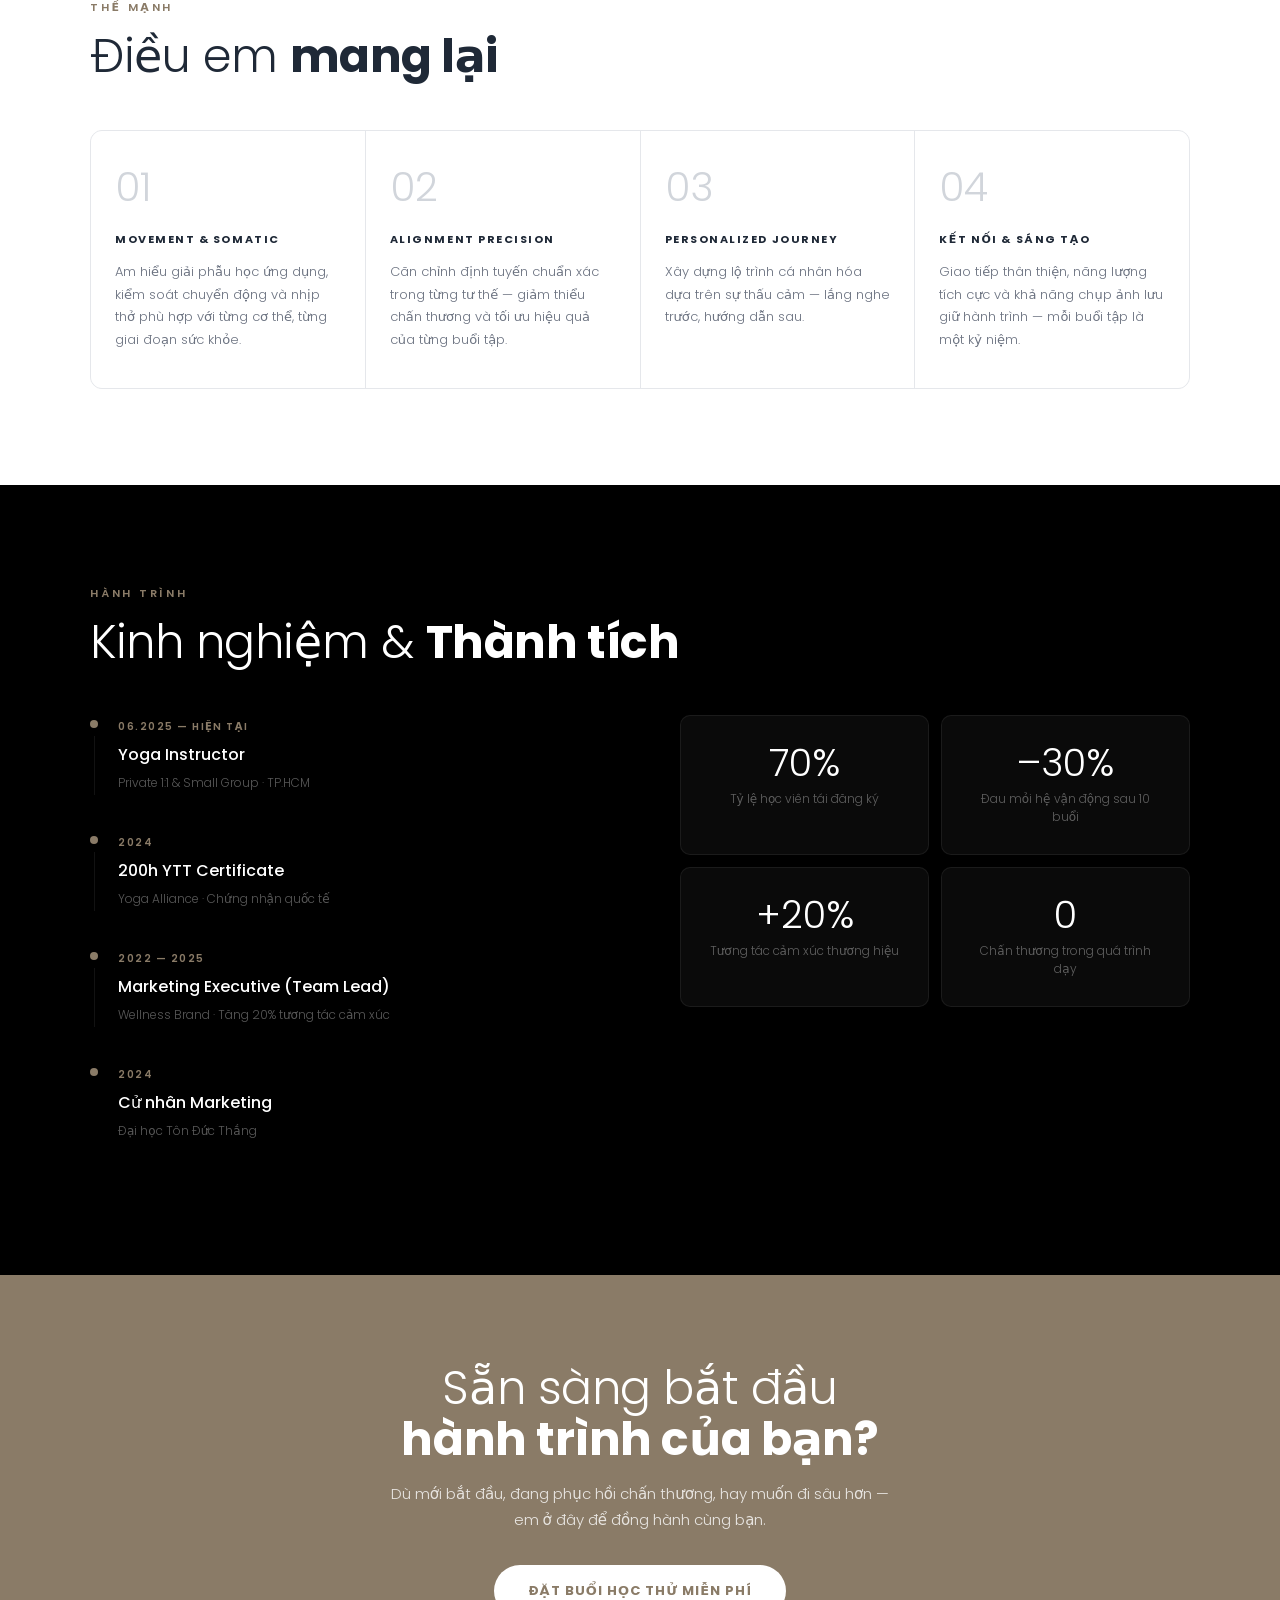
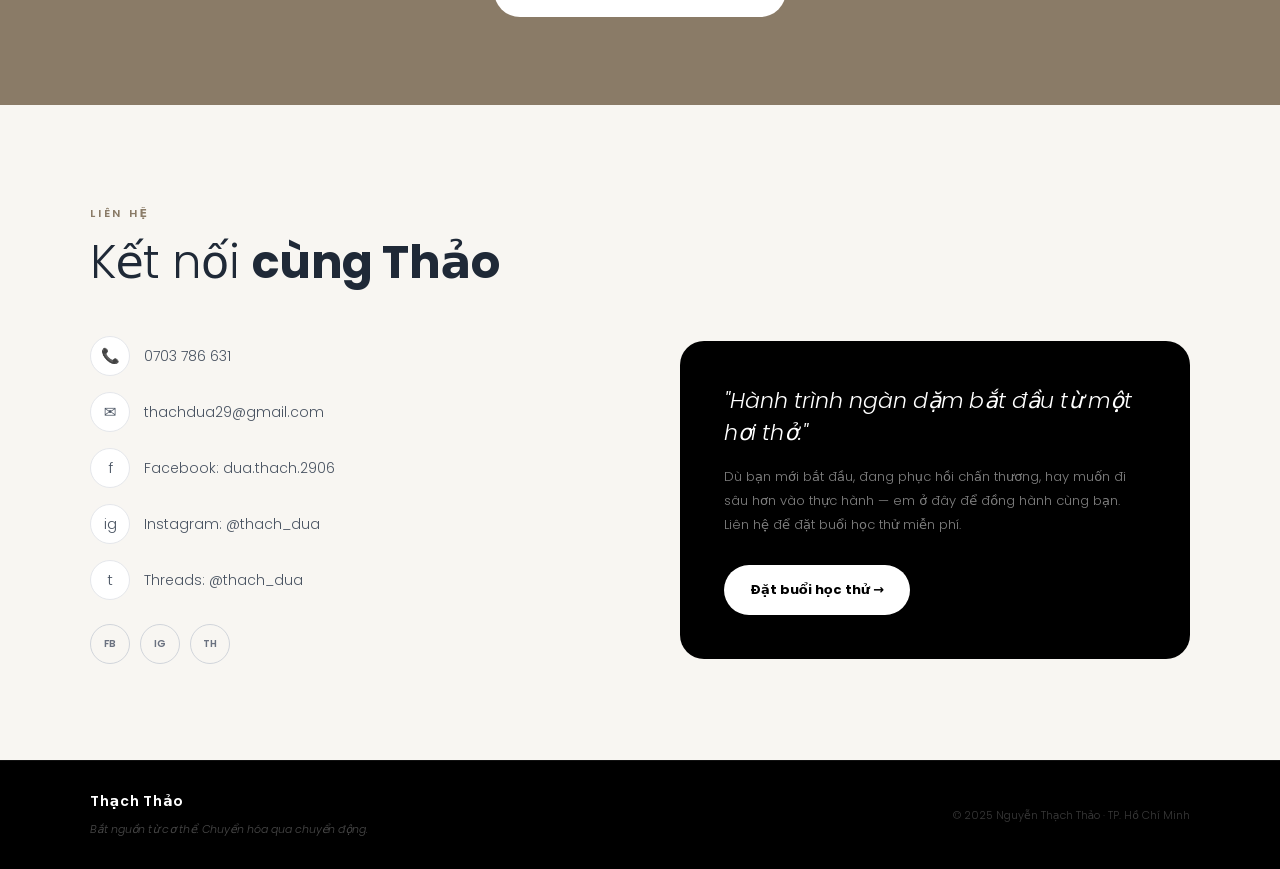
==== commit 773f1421: "redesign: implement Courtney Watts Studio-style site for Thạch Thảo Full single-file redesign of the" ====
--- a/index.html
+++ b/index.html
@@ -4,668 +4,449 @@
 <meta charset="UTF-8">
 <meta name="viewport" content="width=device-width, initial-scale=1.0">
 <title>Nguyễn Thạch Thảo — Movement & Somatic Instructor</title>
-<link href="https://fonts.googleapis.com/css2?family=Cormorant+Garamond:ital,wght@0,300;0,400;0,500;0,600;1,300;1,400&family=DM+Sans:wght@300;400;500&display=swap" rel="stylesheet">
+<link href="https://fonts.googleapis.com/css2?family=Poppins:ital,wght@0,300;0,400;0,500;0,600;0,700;1,300;1,400&display=swap" rel="stylesheet">
 <style>
-  *, *::before, *::after { box-sizing: border-box; margin: 0; padding: 0; }
-
-  :root {
-    --sage: #7C9070;
-    --sage-light: #B5C9AD;
-    --sage-pale: #EBF0E8;
-    --cream: #FAF6EF;
-    --ivory: #F3EDE3;
-    --terra: #C4825A;
-    --terra-light: #E8C4A8;
-    --brown: #4A3728;
-    --text: #2E2A24;
-    --muted: #7A6F63;
-    --border: rgba(124,144,112,0.2);
-  }
-
-  html { scroll-behavior: smooth; }
-
-  body {
-    font-family: 'DM Sans', sans-serif;
-    background: var(--cream);
-    color: var(--text);
-    font-weight: 300;
-    line-height: 1.7;
-    overflow-x: hidden;
-  }
-
-  /* NAV */
-  nav {
-    position: fixed;
-    top: 0; left: 0; right: 0;
-    z-index: 100;
-    display: flex;
-    justify-content: space-between;
-    align-items: center;
-    padding: 1.2rem 5vw;
-    background: rgba(250,246,239,0.9);
-    backdrop-filter: blur(8px);
-    border-bottom: 1px solid var(--border);
-  }
-  nav .logo {
-    font-family: 'Cormorant Garamond', serif;
-    font-size: 1.1rem;
-    font-weight: 500;
-    letter-spacing: 0.05em;
-    color: var(--text);
-    text-decoration: none;
-  }
-  nav ul {
-    display: flex;
-    gap: 2rem;
-    list-style: none;
-  }
-  nav ul a {
-    font-size: 0.78rem;
-    letter-spacing: 0.12em;
-    text-transform: uppercase;
-    color: var(--muted);
-    text-decoration: none;
-    transition: color 0.2s;
-  }
-  nav ul a:hover { color: var(--sage); }
-
-  /* HERO */
-  .hero {
-    min-height: 100vh;
-    display: grid;
-    grid-template-columns: 1fr 1fr;
-    align-items: center;
-    padding: 6rem 5vw 4rem;
-    gap: 4rem;
-    position: relative;
-    overflow: hidden;
-  }
-  .hero::before {
-    content: '';
-    position: absolute;
-    right: -10vw;
-    top: -10vh;
-    width: 70vw;
-    height: 110vh;
-    background: var(--ivory);
-    border-radius: 40% 0 0 40%;
-    z-index: 0;
-  }
-  .hero-text { position: relative; z-index: 1; }
-  .hero-label {
-    display: inline-block;
-    font-size: 0.72rem;
-    letter-spacing: 0.18em;
-    text-transform: uppercase;
-    color: var(--terra);
-    margin-bottom: 1.5rem;
-    padding: 0.4rem 1rem;
-    border: 1px solid var(--terra-light);
-    border-radius: 2rem;
-  }
-  .hero h1 {
-    font-family: 'Cormorant Garamond', serif;
-    font-size: clamp(3rem, 6vw, 5.5rem);
-    font-weight: 300;
-    line-height: 1.1;
-    color: var(--text);
-    margin-bottom: 0.3rem;
-  }
-  .hero h1 em {
-    font-style: italic;
-    color: var(--sage);
-  }
-  .hero-sub {
-    font-family: 'Cormorant Garamond', serif;
-    font-size: 1.2rem;
-    color: var(--muted);
-    font-style: italic;
-    margin-bottom: 2rem;
-  }
-  .hero-desc {
-    font-size: 0.92rem;
-    color: var(--muted);
-    max-width: 420px;
-    line-height: 1.9;
-    margin-bottom: 2.5rem;
-  }
-  .hero-cta {
-    display: flex;
-    gap: 1rem;
-    align-items: center;
-    flex-wrap: wrap;
-  }
-  .btn-primary {
-    background: var(--sage);
-    color: white;
-    padding: 0.85rem 2rem;
-    border-radius: 2rem;
-    text-decoration: none;
-    font-size: 0.82rem;
-    letter-spacing: 0.08em;
-    transition: background 0.2s, transform 0.2s;
-  }
-  .btn-primary:hover { background: var(--brown); transform: translateY(-1px); }
-  .btn-outline {
-    color: var(--text);
-    padding: 0.85rem 2rem;
-    border-radius: 2rem;
-    text-decoration: none;
-    font-size: 0.82rem;
-    letter-spacing: 0.08em;
-    border: 1px solid var(--border);
-    transition: border-color 0.2s, transform 0.2s;
-  }
-  .btn-outline:hover { border-color: var(--sage); transform: translateY(-1px); }
-
-  .hero-visual {
-    position: relative;
-    z-index: 1;
-    display: flex;
-    flex-direction: column;
-    align-items: center;
-    gap: 1.5rem;
-  }
-  .hero-circle {
-    width: 340px;
-    height: 420px;
-    background: var(--sage-pale);
-    border-radius: 50% 50% 45% 45%;
-    display: flex;
-    align-items: center;
-    justify-content: center;
-    position: relative;
-    overflow: hidden;
-  }
-  .hero-initials {
-    font-family: 'Cormorant Garamond', serif;
-    font-size: 8rem;
-    font-weight: 300;
-    color: var(--sage);
-    opacity: 0.3;
-    letter-spacing: -0.05em;
-    line-height: 1;
-  }
-  .hero-badge {
-    position: absolute;
-    bottom: -1rem;
-    right: 1rem;
-    background: white;
-    border: 1px solid var(--border);
-    border-radius: var(--border-radius, 1rem);
-    padding: 0.8rem 1.2rem;
-    box-shadow: 0 4px 20px rgba(0,0,0,0.06);
-    font-size: 0.8rem;
-  }
-  .hero-badge strong {
-    display: block;
-    font-size: 1.4rem;
-    font-family: 'Cormorant Garamond', serif;
-    color: var(--terra);
-  }
-  .hero-stats {
-    display: flex;
-    gap: 2rem;
-  }
-  .stat { text-align: center; }
-  .stat-num {
-    font-family: 'Cormorant Garamond', serif;
-    font-size: 2rem;
-    font-weight: 500;
-    color: var(--sage);
-  }
-  .stat-label {
-    font-size: 0.72rem;
-    letter-spacing: 0.1em;
-    text-transform: uppercase;
-    color: var(--muted);
-  }
-
-  /* LEAF DECORATIONS */
-  .leaf {
-    position: absolute;
-    opacity: 0.12;
-    pointer-events: none;
-  }
-
-  /* SECTION COMMONS */
-  section {
-    padding: 6rem 5vw;
-    position: relative;
-  }
-  .section-label {
-    font-size: 0.72rem;
-    letter-spacing: 0.18em;
-    text-transform: uppercase;
-    color: var(--terra);
-    margin-bottom: 0.8rem;
-  }
-  .section-title {
-    font-family: 'Cormorant Garamond', serif;
-    font-size: clamp(2rem, 4vw, 3.2rem);
-    font-weight: 300;
-    line-height: 1.2;
-    color: var(--text);
-    margin-bottom: 1.5rem;
-  }
-  .section-title em { font-style: italic; color: var(--sage); }
-  .divider {
-    width: 60px;
-    height: 1px;
-    background: var(--sage);
-    margin-bottom: 2rem;
-  }
-
-  /* ABOUT */
-  .about { background: var(--ivory); }
-  .about-grid {
-    display: grid;
-    grid-template-columns: 1fr 1.4fr;
-    gap: 5rem;
-    align-items: center;
-    max-width: 1100px;
-    margin: 0 auto;
-  }
-  .about-quote {
-    font-family: 'Cormorant Garamond', serif;
-    font-size: 2rem;
-    font-style: italic;
-    font-weight: 300;
-    color: var(--sage);
-    line-height: 1.4;
-    border-left: 2px solid var(--sage-light);
-    padding-left: 1.5rem;
-    margin-bottom: 2rem;
-  }
-  .about-text {
-    font-size: 0.93rem;
-    color: var(--muted);
-    line-height: 1.9;
-    margin-bottom: 1.5rem;
-  }
-  .tags {
-    display: flex;
-    flex-wrap: wrap;
-    gap: 0.6rem;
-    margin-top: 1.5rem;
-  }
-  .tag {
-    font-size: 0.75rem;
-    letter-spacing: 0.08em;
-    text-transform: uppercase;
-    color: var(--sage);
-    border: 1px solid var(--sage-light);
-    padding: 0.4rem 1rem;
-    border-radius: 2rem;
-  }
-  .cert-card {
-    background: white;
-    border: 1px solid var(--border);
-    border-radius: 1.2rem;
-    padding: 2rem;
-    margin-top: 2rem;
-  }
-  .cert-badge {
-    width: 50px;
-    height: 50px;
-    background: var(--sage-pale);
-    border-radius: 50%;
-    display: flex;
-    align-items: center;
-    justify-content: center;
-    margin-bottom: 1rem;
-  }
-  .cert-badge svg { width: 24px; height: 24px; color: var(--sage); }
-  .cert-card h4 {
-    font-family: 'Cormorant Garamond', serif;
-    font-size: 1.1rem;
-    font-weight: 500;
-    margin-bottom: 0.3rem;
-  }
-  .cert-card p { font-size: 0.82rem; color: var(--muted); }
-
-  /* SERVICES */
-  .services-grid {
-    display: grid;
-    grid-template-columns: repeat(auto-fit, minmax(280px, 1fr));
-    gap: 1.5rem;
-    max-width: 1100px;
-    margin: 0 auto;
-    margin-top: 3rem;
-  }
-  .service-card {
-    background: white;
-    border: 1px solid var(--border);
-    border-radius: 1.5rem;
-    padding: 2.5rem 2rem;
-    transition: transform 0.3s, box-shadow 0.3s;
-    position: relative;
-    overflow: hidden;
-  }
-  .service-card::before {
-    content: '';
-    position: absolute;
-    top: 0; left: 0; right: 0;
-    height: 4px;
-    background: var(--sage-light);
-  }
-  .service-card:hover {
-    transform: translateY(-4px);
-    box-shadow: 0 16px 40px rgba(0,0,0,0.08);
-  }
-  .service-icon {
-    width: 56px;
-    height: 56px;
-    background: var(--sage-pale);
-    border-radius: 1rem;
-    display: flex;
-    align-items: center;
-    justify-content: center;
-    margin-bottom: 1.5rem;
-    font-size: 1.6rem;
-  }
-  .service-card h3 {
-    font-family: 'Cormorant Garamond', serif;
-    font-size: 1.4rem;
-    font-weight: 500;
-    margin-bottom: 0.8rem;
-  }
-  .service-card p { font-size: 0.88rem; color: var(--muted); line-height: 1.8; }
-  .service-highlight {
-    margin-top: 1.2rem;
-    padding: 0.8rem 1rem;
-    background: var(--sage-pale);
-    border-radius: 0.8rem;
-    font-size: 0.8rem;
-    color: var(--sage);
-    font-weight: 500;
-  }
-  .service-card.featured::before { background: var(--terra-light); }
-
-  /* STRENGTHS */
-  .strengths { background: var(--ivory); }
-  .strengths-grid {
-    display: grid;
-    grid-template-columns: repeat(auto-fit, minmax(240px, 1fr));
-    gap: 1.5rem;
-    max-width: 1100px;
-    margin: 3rem auto 0;
-  }
-  .strength-item {
-    padding: 1.8rem;
-    border: 1px solid var(--border);
-    border-radius: 1rem;
-    background: white;
-  }
-  .strength-num {
-    font-family: 'Cormorant Garamond', serif;
-    font-size: 2.5rem;
-    color: var(--sage-light);
-    font-weight: 300;
-    line-height: 1;
-    margin-bottom: 0.5rem;
-  }
-  .strength-item h4 {
-    font-size: 0.82rem;
-    letter-spacing: 0.1em;
-    text-transform: uppercase;
-    color: var(--text);
-    font-weight: 500;
-    margin-bottom: 0.6rem;
-  }
-  .strength-item p { font-size: 0.84rem; color: var(--muted); line-height: 1.7; }
-
-  /* JOURNEY */
-  .journey-grid {
-    display: grid;
-    grid-template-columns: 1fr 1fr;
-    gap: 4rem;
-    max-width: 1100px;
-    margin: 3rem auto 0;
-    align-items: start;
-  }
-  .timeline-item {
-    display: flex;
-    gap: 1.5rem;
-    margin-bottom: 2rem;
-  }
-  .timeline-dot {
-    width: 10px;
-    height: 10px;
-    background: var(--sage);
-    border-radius: 50%;
-    margin-top: 0.5rem;
-    flex-shrink: 0;
-    position: relative;
-  }
-  .timeline-dot::after {
-    content: '';
-    position: absolute;
-    top: 10px;
-    left: 4px;
-    width: 2px;
-    height: 3rem;
-    background: var(--border);
-  }
-  .timeline-item:last-child .timeline-dot::after { display: none; }
-  .timeline-date {
-    font-size: 0.75rem;
-    letter-spacing: 0.1em;
-    text-transform: uppercase;
-    color: var(--terra);
-    margin-bottom: 0.3rem;
-  }
-  .timeline-title {
-    font-family: 'Cormorant Garamond', serif;
-    font-size: 1.1rem;
-    font-weight: 500;
-    margin-bottom: 0.3rem;
-  }
-  .timeline-sub { font-size: 0.82rem; color: var(--muted); }
-  .metrics-grid {
-    display: grid;
-    grid-template-columns: 1fr 1fr;
-    gap: 1rem;
-  }
-  .metric-card {
-    background: var(--sage-pale);
-    border-radius: 1rem;
-    padding: 1.5rem;
-    text-align: center;
-  }
-  .metric-val {
-    font-family: 'Cormorant Garamond', serif;
-    font-size: 2.5rem;
-    font-weight: 500;
-    color: var(--sage);
-    line-height: 1;
-  }
-  .metric-label {
-    font-size: 0.75rem;
-    color: var(--muted);
-    margin-top: 0.4rem;
-    line-height: 1.4;
-  }
-
-  /* CONTACT */
-  .contact { background: var(--text); color: white; }
-  .contact .section-title { color: white; }
-  .contact .section-title em { color: var(--sage-light); }
-  .contact .divider { background: var(--sage-light); }
-  .contact-grid {
-    display: grid;
-    grid-template-columns: 1fr 1fr;
-    gap: 5rem;
-    max-width: 1100px;
-    margin: 3rem auto 0;
-    align-items: center;
-  }
-  .contact-info { display: flex; flex-direction: column; gap: 1.2rem; }
-  .contact-row {
-    display: flex;
-    align-items: center;
-    gap: 1rem;
-    color: rgba(255,255,255,0.7);
-    font-size: 0.9rem;
-    text-decoration: none;
-    transition: color 0.2s;
-  }
-  .contact-row:hover { color: var(--sage-light); }
-  .contact-icon {
-    width: 40px; height: 40px;
-    background: rgba(255,255,255,0.08);
-    border-radius: 50%;
-    display: flex;
-    align-items: center;
-    justify-content: center;
-    font-size: 1rem;
-    flex-shrink: 0;
-  }
-  .social-links { display: flex; gap: 1rem; margin-top: 2rem; }
-  .social-link {
-    width: 44px; height: 44px;
-    border: 1px solid rgba(255,255,255,0.15);
-    border-radius: 50%;
-    display: flex;
-    align-items: center;
-    justify-content: center;
-    color: rgba(255,255,255,0.6);
-    text-decoration: none;
-    font-size: 0.8rem;
-    font-weight: 500;
-    letter-spacing: 0.05em;
-    transition: all 0.2s;
-  }
-  .social-link:hover {
-    border-color: var(--sage-light);
-    color: var(--sage-light);
-    background: rgba(181,201,173,0.1);
-  }
-  .contact-cta {
-    background: rgba(255,255,255,0.05);
-    border: 1px solid rgba(255,255,255,0.1);
-    border-radius: 1.5rem;
-    padding: 2.5rem;
-  }
-  .contact-cta h3 {
-    font-family: 'Cormorant Garamond', serif;
-    font-size: 1.8rem;
-    font-weight: 300;
-    font-style: italic;
-    color: white;
-    margin-bottom: 1rem;
-  }
-  .contact-cta p {
-    font-size: 0.88rem;
-    color: rgba(255,255,255,0.6);
-    line-height: 1.8;
-    margin-bottom: 1.5rem;
-  }
-  .btn-white {
-    display: inline-block;
-    background: white;
-    color: var(--text);
-    padding: 0.85rem 2rem;
-    border-radius: 2rem;
-    text-decoration: none;
-    font-size: 0.82rem;
-    letter-spacing: 0.08em;
-    font-weight: 500;
-    transition: transform 0.2s, background 0.2s;
-  }
-  .btn-white:hover { background: var(--cream); transform: translateY(-1px); }
-
-  /* FOOTER */
-  footer {
-    background: var(--text);
-    border-top: 1px solid rgba(255,255,255,0.08);
-    padding: 1.5rem 5vw;
-    display: flex;
-    justify-content: space-between;
-    align-items: center;
-    color: rgba(255,255,255,0.4);
-    font-size: 0.75rem;
-  }
-  footer a { color: rgba(255,255,255,0.5); text-decoration: none; }
-  footer a:hover { color: var(--sage-light); }
-
-  /* ANIMATIONS */
-  @keyframes fadeUp {
-    from { opacity: 0; transform: translateY(20px); }
-    to   { opacity: 1; transform: translateY(0); }
-  }
-  .hero-text > * {
-    animation: fadeUp 0.7s ease both;
-  }
-  .hero-text > *:nth-child(1) { animation-delay: 0.1s; }
-  .hero-text > *:nth-child(2) { animation-delay: 0.2s; }
-  .hero-text > *:nth-child(3) { animation-delay: 0.3s; }
-  .hero-text > *:nth-child(4) { animation-delay: 0.4s; }
-  .hero-text > *:nth-child(5) { animation-delay: 0.5s; }
-
-  /* RESPONSIVE */
-  @media (max-width: 768px) {
-    nav ul { display: none; }
-    .hero { grid-template-columns: 1fr; padding-top: 5rem; }
-    .hero::before { display: none; }
-    .hero-visual { display: none; }
-    .about-grid { grid-template-columns: 1fr; gap: 2rem; }
-    .journey-grid { grid-template-columns: 1fr; }
-    .contact-grid { grid-template-columns: 1fr; gap: 2rem; }
-  }
+*, *::before, *::after { box-sizing: border-box; margin: 0; padding: 0; }
+
+:root {
+  --black: #000000;
+  --cream: #f8f6f2;
+  --brown: #8a7b67;
+  --text: #1f2937;
+  --muted: #4b5563;
+  --faint: #6b7280;
+  --border: #e5e7eb;
+  --border-m: #d1d5db;
+  --white: #ffffff;
+}
+
+html { scroll-behavior: smooth; }
+
+body {
+  font-family: 'Poppins', ui-sans-serif, system-ui, sans-serif;
+  font-weight: 300;
+  font-size: 16px;
+  line-height: 24px;
+  background: var(--white);
+  color: var(--text);
+  overflow-x: hidden;
+}
+
+/* ── NAV ── */
+nav {
+  position: fixed; top: 0; left: 0; right: 0; z-index: 200;
+  display: flex; justify-content: space-between; align-items: center;
+  padding: 0 5vw; height: 64px;
+  background: rgba(0,0,0,0.72);
+  backdrop-filter: blur(16px);
+  -webkit-backdrop-filter: blur(16px);
+}
+.nav-logo {
+  font-size: 16px; font-weight: 600; letter-spacing: 0.08em;
+  color: var(--white); text-decoration: none; text-transform: uppercase;
+}
+.nav-links { display: flex; gap: 32px; list-style: none; align-items: center; }
+.nav-links a {
+  font-size: 12px; font-weight: 400; letter-spacing: 0.1em;
+  text-transform: uppercase; color: rgba(255,255,255,0.7);
+  text-decoration: none; transition: color 150ms;
+}
+.nav-links a:hover { color: var(--white); }
+.nav-links a:focus-visible {
+  color: var(--white); outline: 2px solid var(--white);
+  outline-offset: 4px; border-radius: 2px;
+}
+.nav-cta {
+  background: var(--white); color: var(--black);
+  padding: 8px 20px; border-radius: 9999px;
+  font-size: 12px; font-weight: 600; letter-spacing: 0.06em; text-transform: uppercase;
+  text-decoration: none; transition: opacity 200ms;
+}
+.nav-cta:hover { opacity: 0.85; }
+.nav-cta:focus-visible { outline: 2px solid var(--white); outline-offset: 4px; }
+
+/* ── SECTION COMMONS ── */
+section { padding: 96px 5vw; scroll-margin-top: 64px; }
+.inner { max-width: 1100px; margin: 0 auto; }
+.s-eye {
+  font-size: 11px; font-weight: 600; letter-spacing: 0.25em;
+  text-transform: uppercase; color: var(--brown); margin-bottom: 12px;
+}
+.s-head {
+  font-size: clamp(28px, 4vw, 46px); font-weight: 300;
+  color: var(--text); line-height: 1.1; margin-bottom: 16px; letter-spacing: -0.01em;
+}
+.s-head strong { font-weight: 700; }
+.s-head-light { color: var(--white); }
+.s-sub {
+  font-size: 15px; color: var(--faint);
+  max-width: 520px; line-height: 1.75; margin-bottom: 48px;
+}
+
+/* ── HERO ── */
+.hero {
+  position: relative; width: 100%; height: 100vh; min-height: 640px;
+  display: flex; flex-direction: column; align-items: center; justify-content: center;
+  text-align: center; overflow: hidden;
+}
+.hero-bg {
+  position: absolute; inset: 0;
+  background-image: url('images/2aoboqwjpbpxuohyoxawbfhjyfrezbrump8bomac4.jpg');
+  background-size: cover; background-position: center 20%;
+}
+.hero-bg::after {
+  content: '';
+  position: absolute; inset: 0;
+  background: linear-gradient(to bottom, rgba(0,0,0,0.4) 0%, rgba(0,0,0,0.62) 60%, rgba(0,0,0,0.82) 100%);
+}
+.hero-content {
+  position: relative; z-index: 1; padding: 0 24px; max-width: 740px;
+}
+.hero-eyebrow {
+  font-size: 11px; font-weight: 500; letter-spacing: 0.25em;
+  text-transform: uppercase; color: var(--brown); margin-bottom: 20px; display: block;
+}
+.hero-h1 {
+  font-size: clamp(44px, 7vw, 82px); font-weight: 300;
+  color: var(--white); line-height: 1.0; margin-bottom: 18px; letter-spacing: -0.025em;
+}
+.hero-h1 strong { font-weight: 700; display: block; }
+.hero-tagline {
+  font-size: clamp(14px, 1.6vw, 17px); font-weight: 300; font-style: italic;
+  color: rgba(255,255,255,0.65); margin-bottom: 36px; line-height: 1.65;
+}
+.hero-btn {
+  display: inline-block; background: var(--white); color: var(--black);
+  padding: 14px 34px; border-radius: 9999px;
+  font-size: 13px; font-weight: 700; letter-spacing: 0.08em; text-transform: uppercase;
+  text-decoration: none; transition: opacity 200ms;
+}
+.hero-btn:hover { opacity: 0.88; }
+.hero-btn:focus-visible { outline: 2px solid var(--white); outline-offset: 4px; }
+.hero-statsbar {
+  position: absolute; bottom: 0; left: 0; right: 0; z-index: 1;
+  display: grid; grid-template-columns: repeat(3, 1fr);
+  background: rgba(0,0,0,0.55); backdrop-filter: blur(12px);
+  border-top: 1px solid rgba(255,255,255,0.1);
+}
+.hero-stat {
+  padding: 22px 0; text-align: center;
+  border-right: 1px solid rgba(255,255,255,0.1);
+}
+.hero-stat:last-child { border-right: none; }
+.hero-stat-val { font-size: 26px; font-weight: 300; color: var(--white); line-height: 1; margin-bottom: 5px; }
+.hero-stat-lbl {
+  font-size: 10px; font-weight: 500; letter-spacing: 0.15em;
+  text-transform: uppercase; color: rgba(255,255,255,0.38);
+}
+
+/* ── SERVICES ── */
+.services { background: var(--cream); }
+.services-header { text-align: center; }
+.services-header .s-eye,
+.services-header .s-head,
+.services-header .s-sub { margin-left: auto; margin-right: auto; text-align: center; }
+.services-grid {
+  display: grid; grid-template-columns: repeat(2, 1fr);
+  gap: 20px; margin-top: 48px;
+}
+.svc-card {
+  background: var(--white); border: 1px solid var(--border);
+  border-radius: 12px; overflow: hidden;
+  transition: box-shadow 200ms, transform 200ms;
+}
+.svc-card:hover {
+  box-shadow: 0 10px 15px -3px rgba(0,0,0,.08), 0 4px 6px -4px rgba(0,0,0,.08);
+  transform: translateY(-3px);
+}
+.svc-img { width: 100%; height: 240px; object-fit: cover; display: block; }
+.svc-body { padding: 24px 26px; }
+.svc-num {
+  font-size: 10px; font-weight: 600; letter-spacing: 0.2em;
+  color: var(--brown); text-transform: uppercase; margin-bottom: 8px;
+}
+.svc-title { font-size: 19px; font-weight: 600; color: var(--text); margin-bottom: 10px; }
+.svc-desc { font-size: 13px; color: var(--muted); line-height: 1.8; margin-bottom: 18px; }
+.svc-cta {
+  font-size: 12px; font-weight: 600; letter-spacing: 0.1em;
+  text-transform: uppercase; color: var(--brown); text-decoration: none;
+}
+.svc-cta::after { content: ' →'; }
+.svc-cta:focus-visible { outline: 2px solid var(--brown); outline-offset: 4px; border-radius: 2px; }
+
+/* ── ABOUT ── */
+.about { background: var(--black); padding: 0; }
+.about-split { display: grid; grid-template-columns: 1fr 1fr; min-height: 620px; }
+.about-photo { overflow: hidden; }
+.about-photo img {
+  width: 100%; height: 100%;
+  object-fit: cover; object-position: center top; display: block;
+}
+.about-content {
+  padding: 80px 64px;
+  display: flex; flex-direction: column; justify-content: center;
+}
+.about-content .s-eye { color: var(--brown); }
+.about-content .s-head { color: var(--white); margin-bottom: 24px; }
+.about-quote {
+  font-size: 15px; font-style: italic; font-weight: 300;
+  color: rgba(255,255,255,0.55); line-height: 1.75;
+  border-left: 2px solid var(--brown); padding-left: 20px; margin-bottom: 24px;
+}
+.about-body { font-size: 14px; color: rgba(255,255,255,0.5); line-height: 1.9; margin-bottom: 12px; }
+.about-tags { display: flex; flex-wrap: wrap; gap: 8px; margin-top: 24px; }
+.about-tag {
+  font-size: 11px; font-weight: 500; letter-spacing: 0.06em; text-transform: uppercase;
+  color: rgba(255,255,255,0.65); border: 1px solid rgba(255,255,255,0.15);
+  padding: 5px 14px; border-radius: 9999px;
+}
+.cert-row {
+  display: flex; gap: 14px; align-items: flex-start;
+  margin-top: 20px; padding-top: 20px;
+  border-top: 1px solid rgba(255,255,255,0.08);
+}
+.cert-icon { font-size: 18px; flex-shrink: 0; margin-top: 2px; }
+.cert-title { font-size: 13px; font-weight: 500; color: rgba(255,255,255,0.8); margin-bottom: 3px; }
+.cert-sub { font-size: 12px; color: rgba(255,255,255,0.35); }
+
+/* ── STRENGTHS ── */
+.strengths { background: var(--white); }
+.strengths-grid {
+  display: grid; grid-template-columns: repeat(4, 1fr);
+  gap: 1px; background: var(--border);
+  border: 1px solid var(--border); border-radius: 12px; overflow: hidden;
+  margin-top: 48px;
+}
+.str-item { background: var(--white); padding: 36px 24px; }
+.str-num { font-size: 40px; font-weight: 300; color: var(--border-m); line-height: 1; margin-bottom: 20px; }
+.str-title {
+  font-size: 11px; font-weight: 700; letter-spacing: 0.14em;
+  text-transform: uppercase; color: var(--text); margin-bottom: 10px;
+}
+.str-body { font-size: 13px; color: var(--faint); line-height: 1.75; }
+
+/* ── JOURNEY ── */
+.journey { background: var(--black); }
+.journey .s-eye { color: var(--brown); }
+.journey .s-head { color: var(--white); }
+.journey-grid {
+  display: grid; grid-template-columns: 1fr 1fr;
+  gap: 80px; margin-top: 48px; align-items: start;
+}
+.tl-item { display: flex; gap: 20px; margin-bottom: 36px; }
+.tl-dot-col { display: flex; flex-direction: column; align-items: center; padding-top: 5px; }
+.tl-dot { width: 8px; height: 8px; background: var(--brown); border-radius: 50%; flex-shrink: 0; }
+.tl-line { width: 1px; background: rgba(255,255,255,0.07); flex: 1; margin-top: 8px; min-height: 28px; }
+.tl-date {
+  font-size: 10px; font-weight: 600; letter-spacing: 0.15em;
+  text-transform: uppercase; color: var(--brown); margin-bottom: 4px;
+}
+.tl-title { font-size: 16px; font-weight: 500; color: var(--white); margin-bottom: 4px; }
+.tl-sub { font-size: 12px; color: rgba(255,255,255,0.35); }
+.metrics-grid { display: grid; grid-template-columns: 1fr 1fr; gap: 12px; }
+.m-card {
+  background: rgba(255,255,255,0.04);
+  border: 1px solid rgba(255,255,255,0.07);
+  border-radius: 10px; padding: 28px; text-align: center;
+}
+.m-val { font-size: 38px; font-weight: 300; color: var(--white); line-height: 1; margin-bottom: 8px; }
+.m-lbl { font-size: 12px; color: rgba(255,255,255,0.35); line-height: 1.5; }
+
+/* ── CTA BAND ── */
+.cta-band { background: var(--brown); padding: 88px 5vw; text-align: center; }
+.cta-band .s-head {
+  color: var(--white); max-width: 600px;
+  margin-left: auto; margin-right: auto; margin-bottom: 16px;
+}
+.cta-band .s-sub {
+  color: rgba(255,255,255,0.8);
+  margin-left: auto; margin-right: auto; margin-bottom: 32px; text-align: center;
+}
+.cta-band-btn {
+  display: inline-block; background: var(--white); color: var(--brown);
+  padding: 14px 34px; border-radius: 9999px;
+  font-size: 13px; font-weight: 700; letter-spacing: 0.08em; text-transform: uppercase;
+  text-decoration: none; transition: opacity 200ms;
+}
+.cta-band-btn:hover { opacity: 0.9; }
+.cta-band-btn:focus-visible { outline: 2px solid var(--white); outline-offset: 4px; }
+
+/* ── CONTACT ── */
+.contact { background: var(--cream); }
+.contact-grid {
+  display: grid; grid-template-columns: 1fr 1fr;
+  gap: 80px; align-items: center; margin-top: 48px;
+}
+.contact-row {
+  display: flex; gap: 14px; align-items: center;
+  color: var(--muted); font-size: 14px; font-weight: 300;
+  text-decoration: none; margin-bottom: 16px; transition: color 200ms;
+}
+.contact-row:hover { color: var(--text); }
+.contact-row:focus-visible { outline: 2px solid var(--brown); outline-offset: 4px; border-radius: 4px; }
+.c-icon {
+  width: 40px; height: 40px; background: var(--white); border: 1px solid var(--border);
+  border-radius: 50%; display: flex; align-items: center; justify-content: center;
+  font-size: 15px; flex-shrink: 0;
+}
+.social-row { display: flex; gap: 10px; margin-top: 24px; }
+.soc-btn {
+  width: 40px; height: 40px; border: 1px solid var(--border-m); border-radius: 50%;
+  display: flex; align-items: center; justify-content: center;
+  color: var(--faint); text-decoration: none;
+  font-size: 10px; font-weight: 600; letter-spacing: 0.05em; transition: all 200ms;
+}
+.soc-btn:hover { border-color: var(--brown); color: var(--brown); }
+.soc-btn:focus-visible { outline: 2px solid var(--brown); outline-offset: 4px; }
+.contact-cta-box { background: var(--black); border-radius: 24px; padding: 44px; }
+.contact-cta-q {
+  font-size: 22px; font-weight: 300; font-style: italic;
+  color: var(--white); line-height: 1.45; margin-bottom: 16px;
+}
+.contact-cta-p { font-size: 13px; color: rgba(255,255,255,0.5); line-height: 1.85; margin-bottom: 28px; }
+.contact-cta-btn {
+  display: inline-block; background: var(--white); color: var(--black);
+  padding: 13px 26px; border-radius: 9999px;
+  font-size: 13px; font-weight: 700; text-decoration: none; transition: opacity 200ms;
+}
+.contact-cta-btn:hover { opacity: 0.88; }
+.contact-cta-btn:focus-visible { outline: 2px solid var(--white); outline-offset: 4px; }
+
+/* ── FOOTER ── */
+footer {
+  background: var(--black);
+  border-top: 1px solid rgba(255,255,255,0.07);
+  padding: 28px 5vw;
+}
+.footer-inner {
+  max-width: 1100px; margin: 0 auto;
+  display: flex; justify-content: space-between; align-items: center;
+  flex-wrap: wrap; gap: 16px;
+}
+.footer-brand { font-size: 14px; font-weight: 600; color: var(--white); letter-spacing: 0.06em; }
+.footer-tag { font-size: 11px; color: rgba(255,255,255,0.28); margin-top: 4px; font-style: italic; }
+.footer-links { display: flex; gap: 24px; }
+.footer-links a {
+  font-size: 11px; color: rgba(255,255,255,0.35); text-decoration: none;
+  letter-spacing: 0.06em; text-transform: uppercase;
+}
+.footer-links a:hover { color: rgba(255,255,255,0.7); }
+.footer-copy { font-size: 11px; color: rgba(255,255,255,0.22); }
+
+/* ── RESPONSIVE ── */
+@media (max-width: 768px) {
+  .nav-links { display: none; }
+  .hero { min-height: 100svh; }
+  .services-grid { grid-template-columns: 1fr; }
+  .about-split { grid-template-columns: 1fr; }
+  .about-photo { min-height: 360px; }
+  .about-content { padding: 48px 24px; }
+  .strengths-grid { grid-template-columns: 1fr; }
+  .journey-grid { grid-template-columns: 1fr; gap: 48px; }
+  .contact-grid { grid-template-columns: 1fr; gap: 40px; }
+  .footer-inner { flex-direction: column; align-items: flex-start; }
+}
+
+/* ── REDUCED MOTION ── */
+@media (prefers-reduced-motion: reduce) {
+  .svc-card, .hero-btn, .nav-cta, .cta-band-btn,
+  .contact-cta-btn, .soc-btn { transition: none; }
+  .svc-card:hover { transform: none; }
+  html { scroll-behavior: auto; }
+}
 </style>
 </head>
 <body>
 
 <!-- NAV -->
 <nav>
-  <a href="#" class="logo">Thạch Thảo</a>
-  <ul>
+  <a href="#" class="nav-logo">Thạch Thảo</a>
+  <ul class="nav-links">
+    <li><a href="#services">Dịch vụ</a></li>
     <li><a href="#about">Giới thiệu</a></li>
-    <li><a href="#services">Dịch vụ</a></li>
-    <li><a href="#strengths">Thế mạnh</a></li>
     <li><a href="#journey">Hành trình</a></li>
-    <li><a href="#contact">Liên hệ</a></li>
+    <li><a href="#contact" class="nav-cta">Liên hệ</a></li>
   </ul>
 </nav>
 
 <!-- HERO -->
 <section class="hero">
-  <div class="hero-text">
-    <span class="hero-label">Yoga · Movement · Somatic</span>
-    <h1>Nguyễn<br><em>Thạch Thảo</em></h1>
-    <p class="hero-sub">Movement & Somatic Instructor</p>
-    <p class="hero-desc">
-      Với định hướng tập luyện an toàn và hiệu quả, em tập trung sâu vào kỹ thuật căn chỉnh, kiểm soát chuyển động và kết nối hơi thở — giúp học viên <em>khỏe hơn, linh hoạt hơn và bền vững hơn.</em>
-    </p>
-    <div class="hero-cta">
-      <a href="#contact" class="btn-primary">Đăng ký buổi học</a>
-      <a href="#about" class="btn-outline">Tìm hiểu thêm</a>
-    </div>
-  </div>
-
-  <div class="hero-visual">
-    <div style="position: relative;">
-      <div class="hero-circle">
-        <span class="hero-initials">TT</span>
-      </div>
-      <div class="hero-badge" style="border-radius:1rem;">
-        <strong>70%</strong>
-        tái đăng ký
-      </div>
-    </div>
-    <div class="hero-stats">
-      <div class="stat">
-        <div class="stat-num">200h</div>
-        <div class="stat-label">YTT Cert</div>
-      </div>
-      <div class="stat">
-        <div class="stat-num">1:6</div>
-        <div class="stat-label">Max group</div>
-      </div>
-      <div class="stat">
-        <div class="stat-num">–30%</div>
-        <div class="stat-label">Đau mỏi sau 10 buổi</div>
+  <div class="hero-bg"></div>
+  <div class="hero-content">
+    <span class="hero-eyebrow">Yoga · Movement · Somatic — TP. Hồ Chí Minh</span>
+    <h1 class="hero-h1">
+      Nguyễn
+      <strong>Thạch Thảo</strong>
+    </h1>
+    <p class="hero-tagline">Bắt nguồn từ cơ thể.<br>Chuyển hóa qua chuyển động.</p>
+    <a href="#services" class="hero-btn">Xem dịch vụ</a>
+  </div>
+  <div class="hero-statsbar">
+    <div class="hero-stat">
+      <div class="hero-stat-val">200h</div>
+      <div class="hero-stat-lbl">YTT Cert</div>
+    </div>
+    <div class="hero-stat">
+      <div class="hero-stat-val">70%</div>
+      <div class="hero-stat-lbl">Tái đăng ký</div>
+    </div>
+    <div class="hero-stat">
+      <div class="hero-stat-val">–30%</div>
+      <div class="hero-stat-lbl">Đau mỏi sau 10 buổi</div>
+    </div>
+  </div>
+</section>
+
+<!-- SERVICES -->
+<section class="services" id="services">
+  <div class="inner">
+    <div class="services-header">
+      <p class="s-eye">Dịch vụ</p>
+      <h2 class="s-head">Chọn hình thức <strong>tập luyện</strong></h2>
+      <p class="s-sub">Mỗi buổi học được thiết kế riêng để phù hợp với cơ thể, mục tiêu và lịch trình của bạn.</p>
+    </div>
+    <div class="services-grid">
+      <div class="svc-card">
+        <img class="svc-img" src="images/2aoboqwjpc2wkuicbemjozt0qli3bupcn0mto7o86.jpg"
+             alt="Tư thế yoga cá nhân — kneeling arm raise"
+             style="object-position: center 30%;">
+        <div class="svc-body">
+          <div class="svc-num">01 · Private</div>
+          <div class="svc-title">Private 1:1</div>
+          <p class="svc-desc">Buổi học hoàn toàn cá nhân hóa — lộ trình, cường độ và mục tiêu được thiết kế riêng cho bạn. Phù hợp với người mới bắt đầu hoặc phục hồi chấn thương.</p>
+          <a href="#contact" class="svc-cta">Đăng ký</a>
+        </div>
+      </div>
+      <div class="svc-card">
+        <img class="svc-img" src="images/2aoboqwjpcphf2q485jx04hoiq3ceyb1tag0qavc7.jpg"
+             alt="Tư thế yoga nhóm nhỏ — side-lying leg extension">
+        <div class="svc-body">
+          <div class="svc-num">02 · Group</div>
+          <div class="svc-title">Small Group 1:6</div>
+          <p class="svc-desc">Lớp nhỏ tối đa 6 người — năng lượng nhóm kết hợp sự chú ý cá nhân. Không khí ấm áp và cùng nhau phát triển trên thảm tập.</p>
+          <a href="#contact" class="svc-cta">Đăng ký</a>
+        </div>
+      </div>
+      <div class="svc-card">
+        <img class="svc-img" src="images/2aoboqwjpekwlzw6o7y5mpyynoy5lhgvbe0esu4e12.jpg"
+             alt="Yoga instruction in English — side bend pose">
+        <div class="svc-body">
+          <div class="svc-num">03 · English</div>
+          <div class="svc-title">English Instruction</div>
+          <p class="svc-desc">Giảng dạy hoàn toàn bằng tiếng Anh — alignment cues và feedback rõ ràng. Thân thiện với học viên quốc tế tại TP.HCM.</p>
+          <a href="#contact" class="svc-cta">Đăng ký</a>
+        </div>
+      </div>
+      <div class="svc-card">
+        <img class="svc-img" src="images/2aoboqwjpf3xjsj5gzhisjfq6zc9faot9e6muyiq14.jpg"
+             alt="Yoga tại địa điểm linh hoạt — sphinx pose"
+             style="object-position: center 35%;">
+        <div class="svc-body">
+          <div class="svc-num">04 · Location</div>
+          <div class="svc-title">Linh hoạt địa điểm</div>
+          <p class="svc-desc">Tại studio, tại nhà học viên hoặc ngoài trời. Trải nghiệm tập luyện thoải mái nhất trong không gian bạn chọn.</p>
+          <a href="#contact" class="svc-cta">Đăng ký</a>
+        </div>
       </div>
     </div>
   </div>
@@ -673,236 +454,204 @@
 
 <!-- ABOUT -->
 <section class="about" id="about">
-  <div class="about-grid">
-    <div>
-      <p class="section-label">Về tôi</p>
-      <h2 class="section-title">Khỏe · Đẹp · <em>Bền vững</em></h2>
-      <div class="divider"></div>
+  <div class="about-split">
+    <div class="about-photo">
+      <img src="images/2aoboqwjpelzb93t9tnogm1sgfkuivyl9txvhwbi13.jpg"
+           alt="Thạch Thảo — yoga instructor, back view">
+    </div>
+    <div class="about-content">
+      <p class="s-eye">Về tôi</p>
+      <h2 class="s-head s-head-light">Khỏe · Đẹp ·<br><strong>Bền vững</strong></h2>
       <blockquote class="about-quote">
         "Cơ thể mỗi người đều có câu chuyện riêng — tôi ở đây để lắng nghe và đồng hành."
       </blockquote>
-      <p class="about-text">
-        Thạch Thảo là Yoga & Movement Instructor với chuyên môn sâu về giải phẫu học ứng dụng và somatic movement. Cách tiếp cận tập luyện của em đặt alignment, breath control và kết nối cơ thể — tâm trí lên hàng đầu.
+      <p class="about-body">
+        Thạch Thảo là Yoga &amp; Movement Instructor với chuyên môn sâu về giải phẫu học ứng dụng và somatic movement. Cách tiếp cận tập luyện đặt alignment, breath control và kết nối cơ thể — tâm trí lên hàng đầu.
       </p>
-      <p class="about-text">
-        Em giảng dạy bằng cả <strong>tiếng Việt và tiếng Anh</strong>, chào đón học viên trong nước lẫn học viên nước ngoài tại TP.HCM. Mỗi buổi học được thiết kế riêng phù hợp với cơ thể và mục tiêu của từng người.
+      <p class="about-body">
+        Giảng dạy bằng cả <strong style="color:rgba(255,255,255,0.8)">tiếng Việt và tiếng Anh</strong>, chào đón học viên trong nước lẫn quốc tế tại TP.HCM. Mỗi buổi học được thiết kế riêng cho từng người.
       </p>
-      <div class="tags">
-        <span class="tag">Alignment</span>
-        <span class="tag">Breath Work</span>
-        <span class="tag">Somatic</span>
-        <span class="tag">Anatomy</span>
-        <span class="tag">English Instruction</span>
-        <span class="tag">Injury Prevention</span>
-      </div>
-    </div>
-    <div>
-      <div class="cert-card">
-        <div class="cert-badge">
-          <svg viewBox="0 0 24 24" fill="none" stroke="currentColor" stroke-width="1.5" style="color: var(--sage);">
-            <path d="M12 2L15.09 8.26L22 9.27L17 14.14L18.18 21.02L12 17.77L5.82 21.02L7 14.14L2 9.27L8.91 8.26L12 2Z"/>
-          </svg>
-        </div>
-        <h4>200-Hour Yoga Teacher Training Certificate</h4>
-        <p>by Yoga Alliance · Chứng nhận quốc tế</p>
-      </div>
-      <div class="cert-card" style="margin-top:1rem;">
-        <div class="cert-badge">
-          <svg viewBox="0 0 24 24" fill="none" stroke="currentColor" stroke-width="1.5" style="color: var(--terra);">
-            <path d="M22 10v6M2 10l10-5 10 5-10 5z"/><path d="M6 12v5c3 3 9 3 12 0v-5"/>
-          </svg>
-        </div>
-        <h4>Cử nhân Marketing</h4>
-        <p>Đại học Tôn Đức Thắng · 2024</p>
-      </div>
-      <div style="margin-top:1.5rem; padding:1.5rem; background: var(--sage-pale); border-radius:1rem;">
-        <p style="font-size:0.84rem; color: var(--sage); font-style:italic; line-height:1.8;">
-          "Ngoài yoga, Thảo còn đam mê Pole Dance và Cheerleading — hiểu sâu về cơ thể từ nhiều góc độ vận động khác nhau."
-        </p>
-      </div>
-    </div>
-  </div>
-</section>
-
-<!-- SERVICES -->
-<section id="services">
-  <div style="max-width:1100px; margin:0 auto;">
-    <p class="section-label">Dịch vụ</p>
-    <h2 class="section-title">Hình thức <em>tập luyện</em></h2>
-    <div class="divider"></div>
-  </div>
-  <div class="services-grid">
-    <div class="service-card featured">
-      <div class="service-icon">🧘</div>
-      <h3>Private 1:1</h3>
-      <p>Buổi học hoàn toàn cá nhân hóa — lộ trình, cường độ và mục tiêu được thiết kế riêng cho bạn. Phù hợp với người mới bắt đầu, phục hồi chấn thương hoặc muốn đi sâu vào kỹ thuật.</p>
-      <div class="service-highlight">✦ Lộ trình cá nhân hóa 100%</div>
-    </div>
-    <div class="service-card">
-      <div class="service-icon">🌿</div>
-      <h3>Small Group 1:6</h3>
-      <p>Lớp nhỏ tối đa 6 người — năng lượng nhóm kết hợp sự chú ý cá nhân. Không khí ấm áp, hỗ trợ lẫn nhau và cùng nhau phát triển trên thảm tập.</p>
-      <div class="service-highlight">✦ Tối đa 6 học viên / lớp</div>
-    </div>
-    <div class="service-card">
-      <div class="service-icon">🌐</div>
-      <h3>English Instruction</h3>
-      <p>Giảng dạy hoàn toàn bằng tiếng Anh — hướng dẫn kỹ thuật, alignment cues và feedback rõ ràng. Thân thiện với học viên quốc tế tại TP.HCM.</p>
-      <div class="service-highlight">✦ Dành cho expats & người nước ngoài</div>
-    </div>
-    <div class="service-card">
-      <div class="service-icon">📍</div>
-      <h3>Linh hoạt địa điểm</h3>
-      <p>Tại studio, tại nhà học viên, hoặc ngoài trời. Em mang đến trải nghiệm tập luyện thoải mái nhất trong không gian bạn chọn.</p>
-      <div class="service-highlight">✦ TP. Hồ Chí Minh</div>
+      <div class="about-tags">
+        <span class="about-tag">Alignment</span>
+        <span class="about-tag">Breath Work</span>
+        <span class="about-tag">Somatic</span>
+        <span class="about-tag">Anatomy</span>
+        <span class="about-tag">English</span>
+        <span class="about-tag">Injury Prevention</span>
+      </div>
+      <div class="cert-row">
+        <div class="cert-icon">⭐</div>
+        <div>
+          <div class="cert-title">200-Hour Yoga Teacher Training Certificate</div>
+          <div class="cert-sub">Yoga Alliance · Chứng nhận quốc tế · 2024</div>
+        </div>
+      </div>
+      <div class="cert-row">
+        <div class="cert-icon">🎓</div>
+        <div>
+          <div class="cert-title">Cử nhân Marketing</div>
+          <div class="cert-sub">Đại học Tôn Đức Thắng · 2024</div>
+        </div>
+      </div>
     </div>
   </div>
 </section>
 
 <!-- STRENGTHS -->
 <section class="strengths" id="strengths">
-  <div style="max-width:1100px; margin:0 auto;">
-    <p class="section-label">Thế mạnh</p>
-    <h2 class="section-title">Điều em <em>mang lại</em></h2>
-    <div class="divider"></div>
-  </div>
-  <div class="strengths-grid">
-    <div class="strength-item">
-      <div class="strength-num">01</div>
-      <h4>Movement & Somatic</h4>
-      <p>Am hiểu giải phẫu học ứng dụng, kiểm soát chuyển động và nhịp thở phù hợp với từng cơ thể, từng giai đoạn sức khỏe.</p>
-    </div>
-    <div class="strength-item">
-      <div class="strength-num">02</div>
-      <h4>Alignment Precision</h4>
-      <p>Căn chỉnh định tuyến chuẩn xác trong từng tư thế — giảm thiểu chấn thương và tối ưu hiệu quả của từng buổi tập.</p>
-    </div>
-    <div class="strength-item">
-      <div class="strength-num">03</div>
-      <h4>Personalized Journey</h4>
-      <p>Quản lý thời gian và xây dựng lộ trình cá nhân hóa dựa trên sự thấu cảm — lắng nghe trước, hướng dẫn sau.</p>
-    </div>
-    <div class="strength-item">
-      <div class="strength-num">04</div>
-      <h4>Kết nối & Sáng tạo</h4>
-      <p>Giao tiếp thân thiện, năng lượng tích cực và khả năng chụp ảnh lưu giữ hành trình của học viên — mỗi buổi tập là một kỷ niệm.</p>
+  <div class="inner">
+    <p class="s-eye">Thế mạnh</p>
+    <h2 class="s-head">Điều em <strong>mang lại</strong></h2>
+    <div class="strengths-grid">
+      <div class="str-item">
+        <div class="str-num">01</div>
+        <div class="str-title">Movement & Somatic</div>
+        <p class="str-body">Am hiểu giải phẫu học ứng dụng, kiểm soát chuyển động và nhịp thở phù hợp với từng cơ thể, từng giai đoạn sức khỏe.</p>
+      </div>
+      <div class="str-item">
+        <div class="str-num">02</div>
+        <div class="str-title">Alignment Precision</div>
+        <p class="str-body">Căn chỉnh định tuyến chuẩn xác trong từng tư thế — giảm thiểu chấn thương và tối ưu hiệu quả của từng buổi tập.</p>
+      </div>
+      <div class="str-item">
+        <div class="str-num">03</div>
+        <div class="str-title">Personalized Journey</div>
+        <p class="str-body">Xây dựng lộ trình cá nhân hóa dựa trên sự thấu cảm — lắng nghe trước, hướng dẫn sau.</p>
+      </div>
+      <div class="str-item">
+        <div class="str-num">04</div>
+        <div class="str-title">Kết nối & Sáng tạo</div>
+        <p class="str-body">Giao tiếp thân thiện, năng lượng tích cực và khả năng chụp ảnh lưu giữ hành trình — mỗi buổi tập là một kỷ niệm.</p>
+      </div>
     </div>
   </div>
 </section>
 
 <!-- JOURNEY -->
-<section id="journey">
-  <div style="max-width:1100px; margin:0 auto;">
-    <p class="section-label">Hành trình</p>
-    <h2 class="section-title">Kinh nghiệm & <em>Thành tích</em></h2>
-    <div class="divider"></div>
-  </div>
-  <div class="journey-grid">
-    <div>
-      <div class="timeline-item">
-        <div class="timeline-dot"></div>
-        <div>
-          <div class="timeline-date">06.2025 — Hiện tại</div>
-          <div class="timeline-title">Yoga Instructor</div>
-          <div class="timeline-sub">Private 1:1 & Small Group · TP.HCM</div>
-        </div>
-      </div>
-      <div class="timeline-item">
-        <div class="timeline-dot"></div>
-        <div>
-          <div class="timeline-date">2024</div>
-          <div class="timeline-title">200h YTT Certificate</div>
-          <div class="timeline-sub">Yoga Alliance · Chứng nhận quốc tế</div>
-        </div>
-      </div>
-      <div class="timeline-item">
-        <div class="timeline-dot"></div>
-        <div>
-          <div class="timeline-date">2022 — 2025</div>
-          <div class="timeline-title">Marketing Executive (Team Lead)</div>
-          <div class="timeline-sub">Wellness Brand · Tăng 20% tương tác cảm xúc</div>
-        </div>
-      </div>
-      <div class="timeline-item">
-        <div class="timeline-dot"></div>
-        <div>
-          <div class="timeline-date">2024</div>
-          <div class="timeline-title">Cử nhân Marketing</div>
-          <div class="timeline-sub">Đại học Tôn Đức Thắng</div>
-        </div>
-      </div>
-    </div>
-    <div>
-      <div class="metrics-grid">
-        <div class="metric-card">
-          <div class="metric-val">70%</div>
-          <div class="metric-label">Tỷ lệ học viên tái đăng ký</div>
-        </div>
-        <div class="metric-card">
-          <div class="metric-val">–30%</div>
-          <div class="metric-label">Đau mỏi hệ vận động sau 10 buổi</div>
-        </div>
-        <div class="metric-card">
-          <div class="metric-val">+20%</div>
-          <div class="metric-label">Tương tác cảm xúc thương hiệu</div>
-        </div>
-        <div class="metric-card">
-          <div class="metric-val">0</div>
-          <div class="metric-label">Chấn thương trong quá trình dạy</div>
-        </div>
-      </div>
-    </div>
+<section class="journey" id="journey">
+  <div class="inner">
+    <p class="s-eye">Hành trình</p>
+    <h2 class="s-head s-head-light">Kinh nghiệm &amp; <strong>Thành tích</strong></h2>
+    <div class="journey-grid">
+      <div>
+        <div class="tl-item">
+          <div class="tl-dot-col"><div class="tl-dot"></div><div class="tl-line"></div></div>
+          <div>
+            <div class="tl-date">06.2025 — Hiện tại</div>
+            <div class="tl-title">Yoga Instructor</div>
+            <div class="tl-sub">Private 1:1 &amp; Small Group · TP.HCM</div>
+          </div>
+        </div>
+        <div class="tl-item">
+          <div class="tl-dot-col"><div class="tl-dot"></div><div class="tl-line"></div></div>
+          <div>
+            <div class="tl-date">2024</div>
+            <div class="tl-title">200h YTT Certificate</div>
+            <div class="tl-sub">Yoga Alliance · Chứng nhận quốc tế</div>
+          </div>
+        </div>
+        <div class="tl-item">
+          <div class="tl-dot-col"><div class="tl-dot"></div><div class="tl-line"></div></div>
+          <div>
+            <div class="tl-date">2022 — 2025</div>
+            <div class="tl-title">Marketing Executive (Team Lead)</div>
+            <div class="tl-sub">Wellness Brand · Tăng 20% tương tác cảm xúc</div>
+          </div>
+        </div>
+        <div class="tl-item">
+          <div class="tl-dot-col"><div class="tl-dot"></div></div>
+          <div>
+            <div class="tl-date">2024</div>
+            <div class="tl-title">Cử nhân Marketing</div>
+            <div class="tl-sub">Đại học Tôn Đức Thắng</div>
+          </div>
+        </div>
+      </div>
+      <div>
+        <div class="metrics-grid">
+          <div class="m-card">
+            <div class="m-val">70%</div>
+            <div class="m-lbl">Tỷ lệ học viên tái đăng ký</div>
+          </div>
+          <div class="m-card">
+            <div class="m-val">–30%</div>
+            <div class="m-lbl">Đau mỏi hệ vận động sau 10 buổi</div>
+          </div>
+          <div class="m-card">
+            <div class="m-val">+20%</div>
+            <div class="m-lbl">Tương tác cảm xúc thương hiệu</div>
+          </div>
+          <div class="m-card">
+            <div class="m-val">0</div>
+            <div class="m-lbl">Chấn thương trong quá trình dạy</div>
+          </div>
+        </div>
+      </div>
+    </div>
+  </div>
+</section>
+
+<!-- CTA BAND -->
+<section class="cta-band">
+  <div class="inner">
+    <h2 class="s-head">Sẵn sàng bắt đầu<br><strong>hành trình của bạn?</strong></h2>
+    <p class="s-sub">Dù mới bắt đầu, đang phục hồi chấn thương, hay muốn đi sâu hơn — em ở đây để đồng hành cùng bạn.</p>
+    <a href="#contact" class="cta-band-btn">Đặt buổi học thử miễn phí</a>
   </div>
 </section>
 
 <!-- CONTACT -->
 <section class="contact" id="contact">
-  <div style="max-width:1100px; margin:0 auto;">
-    <p class="section-label" style="color: var(--sage-light);">Liên hệ</p>
-    <h2 class="section-title">Bắt đầu <em>hành trình</em></h2>
-    <div class="divider"></div>
-  </div>
-  <div class="contact-grid">
-    <div>
-      <div class="contact-info">
+  <div class="inner">
+    <p class="s-eye">Liên hệ</p>
+    <h2 class="s-head">Kết nối <strong>cùng Thảo</strong></h2>
+    <div class="contact-grid">
+      <div>
         <a href="tel:0703786631" class="contact-row">
-          <div class="contact-icon">📞</div>
-          <span>0703 786 631</span>
+          <div class="c-icon">📞</div><span>0703 786 631</span>
         </a>
         <a href="mailto:thachdua29@gmail.com" class="contact-row">
-          <div class="contact-icon">✉</div>
-          <span>thachdua29@gmail.com</span>
+          <div class="c-icon">✉</div><span>thachdua29@gmail.com</span>
         </a>
-        <a href="https://www.facebook.com/dua.thach.2906/" target="_blank" class="contact-row">
-          <div class="contact-icon">f</div>
-          <span>Facebook: dua.thach.2906</span>
+        <a href="https://www.facebook.com/dua.thach.2906/" target="_blank" rel="noopener" class="contact-row">
+          <div class="c-icon">f</div><span>Facebook: dua.thach.2906</span>
         </a>
-        <a href="https://www.instagram.com/thach_dua/" target="_blank" class="contact-row">
-          <div class="contact-icon">ig</div>
-          <span>Instagram: @thach_dua</span>
+        <a href="https://www.instagram.com/thach_dua/" target="_blank" rel="noopener" class="contact-row">
+          <div class="c-icon">ig</div><span>Instagram: @thach_dua</span>
         </a>
-        <a href="https://www.threads.com/@thach_dua" target="_blank" class="contact-row">
-          <div class="contact-icon">t</div>
-          <span>Threads: @thach_dua</span>
+        <a href="https://www.threads.com/@thach_dua" target="_blank" rel="noopener" class="contact-row">
+          <div class="c-icon">t</div><span>Threads: @thach_dua</span>
         </a>
-      </div>
-      <div class="social-links">
-        <a href="https://www.facebook.com/dua.thach.2906/" target="_blank" class="social-link" title="Facebook">FB</a>
-        <a href="https://www.instagram.com/thach_dua/" target="_blank" class="social-link" title="Instagram">IG</a>
-        <a href="https://www.threads.com/@thach_dua" target="_blank" class="social-link" title="Threads">TH</a>
-      </div>
-    </div>
-    <div class="contact-cta">
-      <h3>"Hành trình ngàn dặm bắt đầu từ một hơi thở."</h3>
-      <p>Dù bạn mới bắt đầu, đang phục hồi chấn thương, hay muốn đi sâu hơn vào thực hành — em ở đây để đồng hành cùng bạn. Liên hệ để đặt buổi học thử miễn phí.</p>
-      <a href="mailto:thachdua29@gmail.com" class="btn-white">Đặt buổi học thử →</a>
+        <div class="social-row">
+          <a href="https://www.facebook.com/dua.thach.2906/" target="_blank" rel="noopener" class="soc-btn" aria-label="Facebook">FB</a>
+          <a href="https://www.instagram.com/thach_dua/" target="_blank" rel="noopener" class="soc-btn" aria-label="Instagram">IG</a>
+          <a href="https://www.threads.com/@thach_dua" target="_blank" rel="noopener" class="soc-btn" aria-label="Threads">TH</a>
+        </div>
+      </div>
+      <div class="contact-cta-box">
+        <div class="contact-cta-q">"Hành trình ngàn dặm bắt đầu từ một hơi thở."</div>
+        <p class="contact-cta-p">Dù bạn mới bắt đầu, đang phục hồi chấn thương, hay muốn đi sâu hơn vào thực hành — em ở đây để đồng hành cùng bạn. Liên hệ để đặt buổi học thử miễn phí.</p>
+        <a href="mailto:thachdua29@gmail.com" class="contact-cta-btn">Đặt buổi học thử →</a>
+      </div>
     </div>
   </div>
 </section>
 
+<!-- FOOTER -->
 <footer>
-  <span>© 2025 Nguyễn Thạch Thảo — Movement & Somatic Instructor</span>
-  <span>TP. Hồ Chí Minh</span>
+  <div class="footer-inner">
+    <div>
+      <div class="footer-brand">Thạch Thảo</div>
+      <div class="footer-tag">Bắt nguồn từ cơ thể. Chuyển hóa qua chuyển động.</div>
+    </div>
+    <nav class="footer-links" aria-label="Footer navigation">
+      <a href="#services">Dịch vụ</a>
+      <a href="#about">Giới thiệu</a>
+      <a href="#journey">Hành trình</a>
+      <a href="#contact">Liên hệ</a>
+    </nav>
+    <div class="footer-copy">© 2025 Nguyễn Thạch Thảo · TP. Hồ Chí Minh</div>
+  </div>
 </footer>
 
 </body>
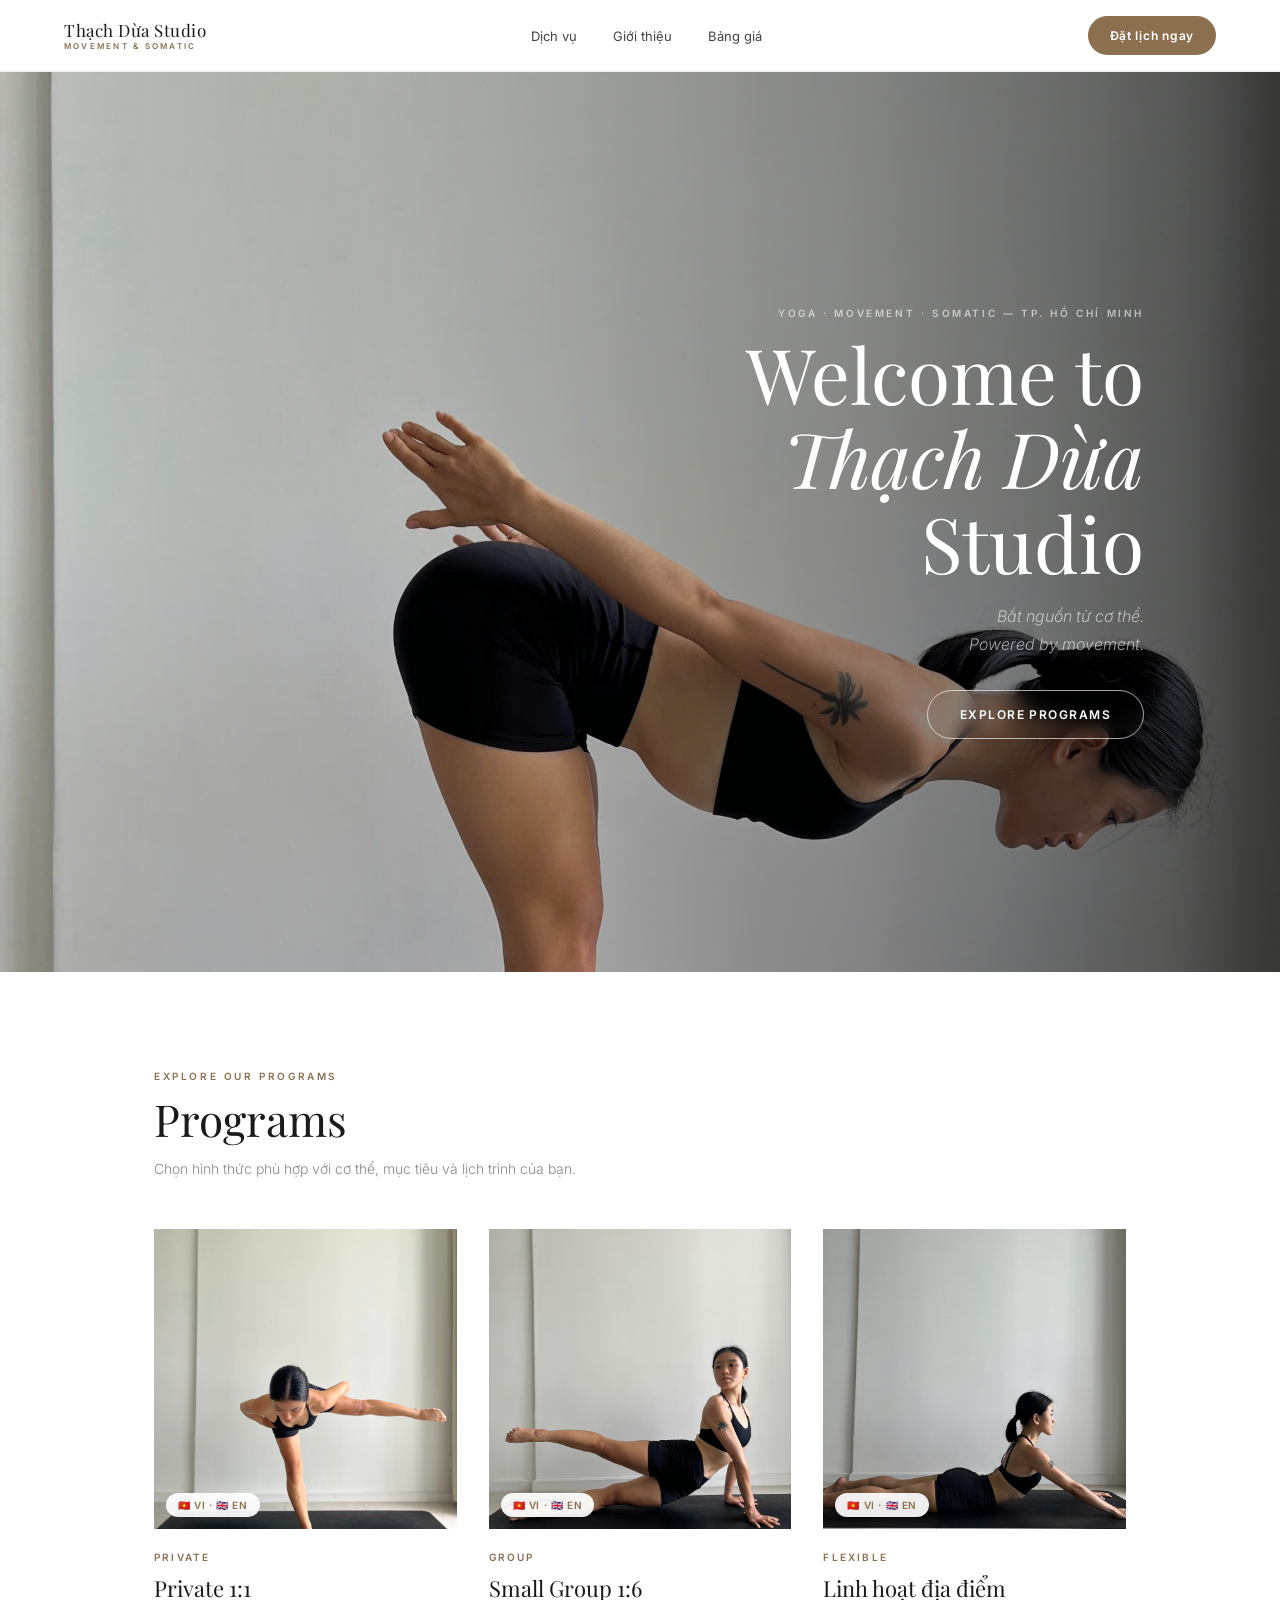
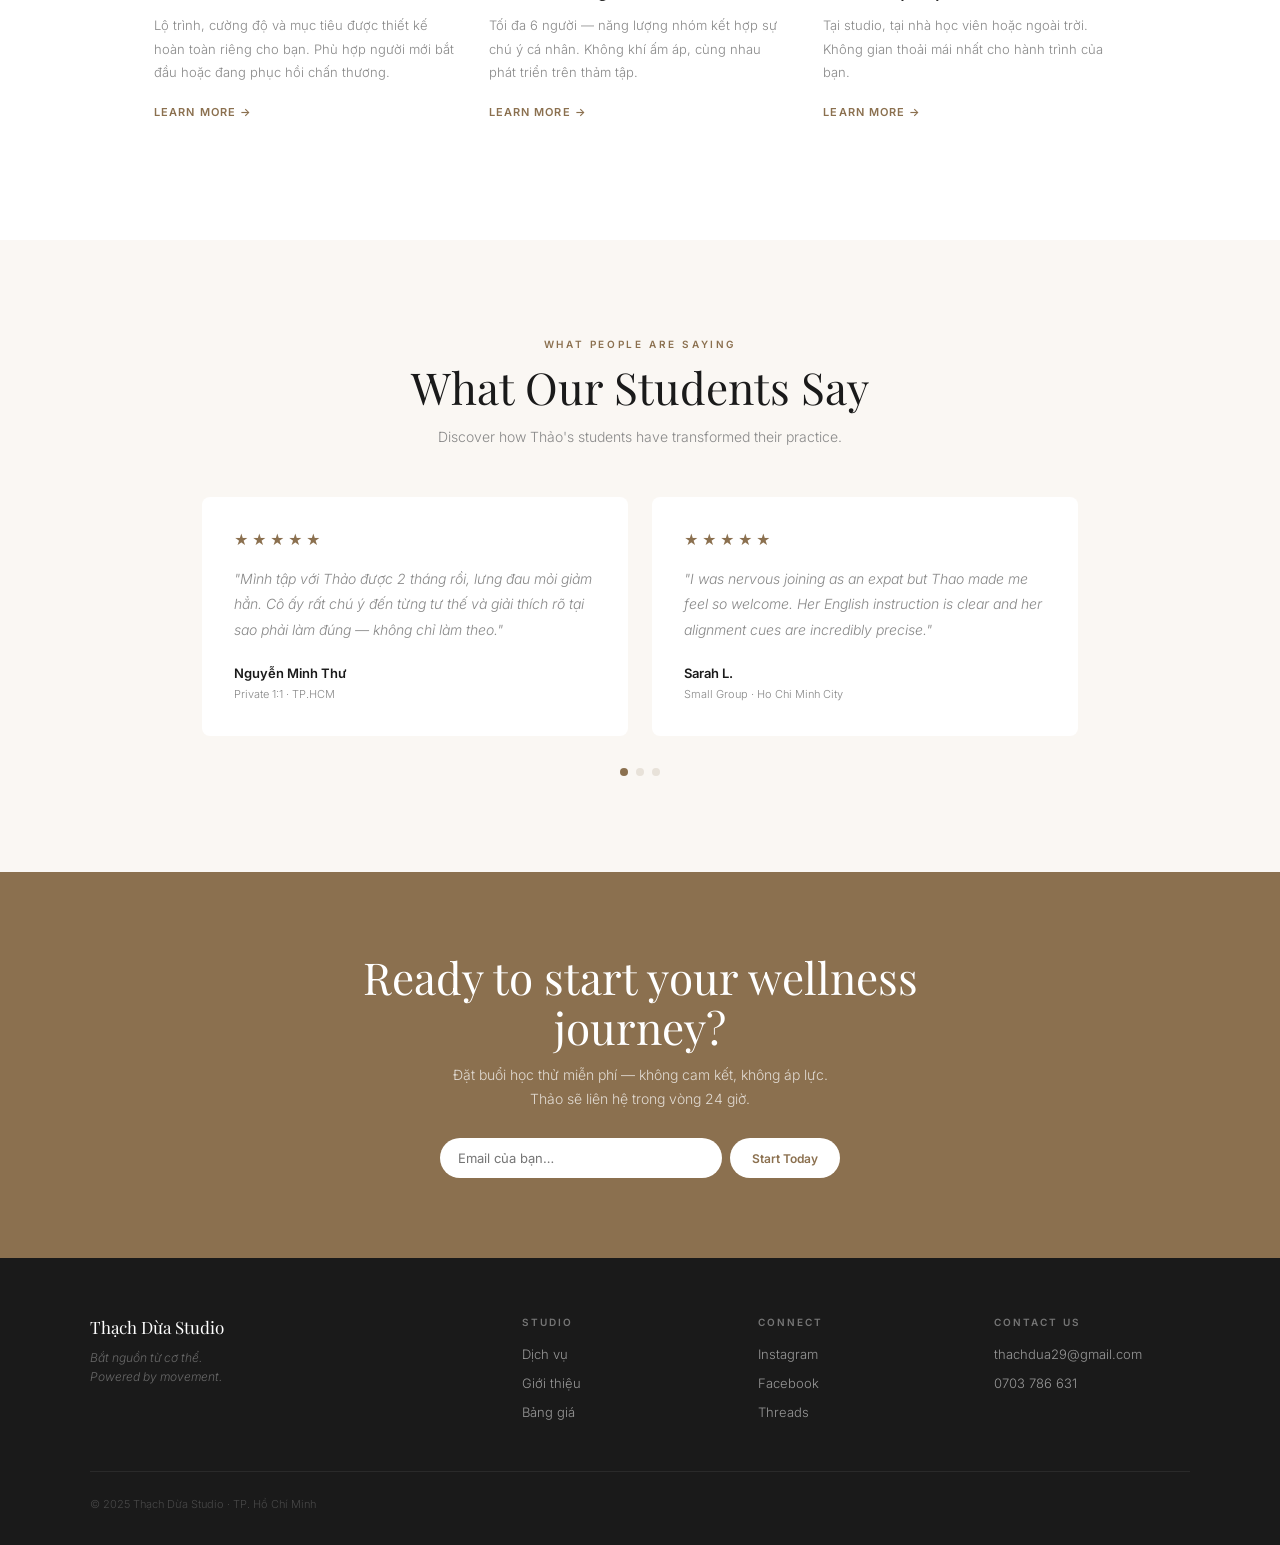
==== commit e0a02224: "feat: build all 4 HTML pages — home, programs, about, pricing Co-Authored-By: Claude Sonnet 4.6 <nor" ====
--- a/index.html
+++ b/index.html
@@ -3,656 +3,193 @@
 <head>
 <meta charset="UTF-8">
 <meta name="viewport" content="width=device-width, initial-scale=1.0">
-<title>Nguyễn Thạch Thảo — Movement & Somatic Instructor</title>
-<link href="https://fonts.googleapis.com/css2?family=Poppins:ital,wght@0,300;0,400;0,500;0,600;0,700;1,300;1,400&display=swap" rel="stylesheet">
-<style>
-*, *::before, *::after { box-sizing: border-box; margin: 0; padding: 0; }
-
-:root {
-  --black: #000000;
-  --cream: #f8f6f2;
-  --brown: #8a7b67;
-  --text: #1f2937;
-  --muted: #4b5563;
-  --faint: #6b7280;
-  --border: #e5e7eb;
-  --border-m: #d1d5db;
-  --white: #ffffff;
-}
-
-html { scroll-behavior: smooth; }
-
-body {
-  font-family: 'Poppins', ui-sans-serif, system-ui, sans-serif;
-  font-weight: 300;
-  font-size: 16px;
-  line-height: 24px;
-  background: var(--white);
-  color: var(--text);
-  overflow-x: hidden;
-}
-
-/* ── NAV ── */
-nav {
-  position: fixed; top: 0; left: 0; right: 0; z-index: 200;
-  display: flex; justify-content: space-between; align-items: center;
-  padding: 0 5vw; height: 64px;
-  background: rgba(0,0,0,0.72);
-  backdrop-filter: blur(16px);
-  -webkit-backdrop-filter: blur(16px);
-}
-.nav-logo {
-  font-size: 16px; font-weight: 600; letter-spacing: 0.08em;
-  color: var(--white); text-decoration: none; text-transform: uppercase;
-}
-.nav-links { display: flex; gap: 32px; list-style: none; align-items: center; }
-.nav-links a {
-  font-size: 12px; font-weight: 400; letter-spacing: 0.1em;
-  text-transform: uppercase; color: rgba(255,255,255,0.7);
-  text-decoration: none; transition: color 150ms;
-}
-.nav-links a:hover { color: var(--white); }
-.nav-links a:focus-visible {
-  color: var(--white); outline: 2px solid var(--white);
-  outline-offset: 4px; border-radius: 2px;
-}
-.nav-cta {
-  background: var(--white); color: var(--black);
-  padding: 8px 20px; border-radius: 9999px;
-  font-size: 12px; font-weight: 600; letter-spacing: 0.06em; text-transform: uppercase;
-  text-decoration: none; transition: opacity 200ms;
-}
-.nav-cta:hover { opacity: 0.85; }
-.nav-cta:focus-visible { outline: 2px solid var(--white); outline-offset: 4px; }
-
-/* ── SECTION COMMONS ── */
-section { padding: 96px 5vw; scroll-margin-top: 64px; }
-.inner { max-width: 1100px; margin: 0 auto; }
-.s-eye {
-  font-size: 11px; font-weight: 600; letter-spacing: 0.25em;
-  text-transform: uppercase; color: var(--brown); margin-bottom: 12px;
-}
-.s-head {
-  font-size: clamp(28px, 4vw, 46px); font-weight: 300;
-  color: var(--text); line-height: 1.1; margin-bottom: 16px; letter-spacing: -0.01em;
-}
-.s-head strong { font-weight: 700; }
-.s-head-light { color: var(--white); }
-.s-sub {
-  font-size: 15px; color: var(--faint);
-  max-width: 520px; line-height: 1.75; margin-bottom: 48px;
-}
-
-/* ── HERO ── */
-.hero {
-  position: relative; width: 100%; height: 100vh; min-height: 640px;
-  display: flex; flex-direction: column; align-items: center; justify-content: center;
-  text-align: center; overflow: hidden;
-}
-.hero-bg {
-  position: absolute; inset: 0;
-  background-image: url('images/2aoboqwjpbpxuohyoxawbfhjyfrezbrump8bomac4.jpg');
-  background-size: cover; background-position: center 20%;
-}
-.hero-bg::after {
-  content: '';
-  position: absolute; inset: 0;
-  background: linear-gradient(to bottom, rgba(0,0,0,0.4) 0%, rgba(0,0,0,0.62) 60%, rgba(0,0,0,0.82) 100%);
-}
-.hero-content {
-  position: relative; z-index: 1; padding: 0 24px; max-width: 740px;
-}
-.hero-eyebrow {
-  font-size: 11px; font-weight: 500; letter-spacing: 0.25em;
-  text-transform: uppercase; color: var(--brown); margin-bottom: 20px; display: block;
-}
-.hero-h1 {
-  font-size: clamp(44px, 7vw, 82px); font-weight: 300;
-  color: var(--white); line-height: 1.0; margin-bottom: 18px; letter-spacing: -0.025em;
-}
-.hero-h1 strong { font-weight: 700; display: block; }
-.hero-tagline {
-  font-size: clamp(14px, 1.6vw, 17px); font-weight: 300; font-style: italic;
-  color: rgba(255,255,255,0.65); margin-bottom: 36px; line-height: 1.65;
-}
-.hero-btn {
-  display: inline-block; background: var(--white); color: var(--black);
-  padding: 14px 34px; border-radius: 9999px;
-  font-size: 13px; font-weight: 700; letter-spacing: 0.08em; text-transform: uppercase;
-  text-decoration: none; transition: opacity 200ms;
-}
-.hero-btn:hover { opacity: 0.88; }
-.hero-btn:focus-visible { outline: 2px solid var(--white); outline-offset: 4px; }
-.hero-statsbar {
-  position: absolute; bottom: 0; left: 0; right: 0; z-index: 1;
-  display: grid; grid-template-columns: repeat(3, 1fr);
-  background: rgba(0,0,0,0.55); backdrop-filter: blur(12px);
-  border-top: 1px solid rgba(255,255,255,0.1);
-}
-.hero-stat {
-  padding: 22px 0; text-align: center;
-  border-right: 1px solid rgba(255,255,255,0.1);
-}
-.hero-stat:last-child { border-right: none; }
-.hero-stat-val { font-size: 26px; font-weight: 300; color: var(--white); line-height: 1; margin-bottom: 5px; }
-.hero-stat-lbl {
-  font-size: 10px; font-weight: 500; letter-spacing: 0.15em;
-  text-transform: uppercase; color: rgba(255,255,255,0.38);
-}
-
-/* ── SERVICES ── */
-.services { background: var(--cream); }
-.services-header { text-align: center; }
-.services-header .s-eye,
-.services-header .s-head,
-.services-header .s-sub { margin-left: auto; margin-right: auto; text-align: center; }
-.services-grid {
-  display: grid; grid-template-columns: repeat(2, 1fr);
-  gap: 20px; margin-top: 48px;
-}
-.svc-card {
-  background: var(--white); border: 1px solid var(--border);
-  border-radius: 12px; overflow: hidden;
-  transition: box-shadow 200ms, transform 200ms;
-}
-.svc-card:hover {
-  box-shadow: 0 10px 15px -3px rgba(0,0,0,.08), 0 4px 6px -4px rgba(0,0,0,.08);
-  transform: translateY(-3px);
-}
-.svc-img { width: 100%; height: 240px; object-fit: cover; display: block; }
-.svc-body { padding: 24px 26px; }
-.svc-num {
-  font-size: 10px; font-weight: 600; letter-spacing: 0.2em;
-  color: var(--brown); text-transform: uppercase; margin-bottom: 8px;
-}
-.svc-title { font-size: 19px; font-weight: 600; color: var(--text); margin-bottom: 10px; }
-.svc-desc { font-size: 13px; color: var(--muted); line-height: 1.8; margin-bottom: 18px; }
-.svc-cta {
-  font-size: 12px; font-weight: 600; letter-spacing: 0.1em;
-  text-transform: uppercase; color: var(--brown); text-decoration: none;
-}
-.svc-cta::after { content: ' →'; }
-.svc-cta:focus-visible { outline: 2px solid var(--brown); outline-offset: 4px; border-radius: 2px; }
-
-/* ── ABOUT ── */
-.about { background: var(--black); padding: 0; }
-.about-split { display: grid; grid-template-columns: 1fr 1fr; min-height: 620px; }
-.about-photo { overflow: hidden; }
-.about-photo img {
-  width: 100%; height: 100%;
-  object-fit: cover; object-position: center top; display: block;
-}
-.about-content {
-  padding: 80px 64px;
-  display: flex; flex-direction: column; justify-content: center;
-}
-.about-content .s-eye { color: var(--brown); }
-.about-content .s-head { color: var(--white); margin-bottom: 24px; }
-.about-quote {
-  font-size: 15px; font-style: italic; font-weight: 300;
-  color: rgba(255,255,255,0.55); line-height: 1.75;
-  border-left: 2px solid var(--brown); padding-left: 20px; margin-bottom: 24px;
-}
-.about-body { font-size: 14px; color: rgba(255,255,255,0.5); line-height: 1.9; margin-bottom: 12px; }
-.about-tags { display: flex; flex-wrap: wrap; gap: 8px; margin-top: 24px; }
-.about-tag {
-  font-size: 11px; font-weight: 500; letter-spacing: 0.06em; text-transform: uppercase;
-  color: rgba(255,255,255,0.65); border: 1px solid rgba(255,255,255,0.15);
-  padding: 5px 14px; border-radius: 9999px;
-}
-.cert-row {
-  display: flex; gap: 14px; align-items: flex-start;
-  margin-top: 20px; padding-top: 20px;
-  border-top: 1px solid rgba(255,255,255,0.08);
-}
-.cert-icon { font-size: 18px; flex-shrink: 0; margin-top: 2px; }
-.cert-title { font-size: 13px; font-weight: 500; color: rgba(255,255,255,0.8); margin-bottom: 3px; }
-.cert-sub { font-size: 12px; color: rgba(255,255,255,0.35); }
-
-/* ── STRENGTHS ── */
-.strengths { background: var(--white); }
-.strengths-grid {
-  display: grid; grid-template-columns: repeat(4, 1fr);
-  gap: 1px; background: var(--border);
-  border: 1px solid var(--border); border-radius: 12px; overflow: hidden;
-  margin-top: 48px;
-}
-.str-item { background: var(--white); padding: 36px 24px; }
-.str-num { font-size: 40px; font-weight: 300; color: var(--border-m); line-height: 1; margin-bottom: 20px; }
-.str-title {
-  font-size: 11px; font-weight: 700; letter-spacing: 0.14em;
-  text-transform: uppercase; color: var(--text); margin-bottom: 10px;
-}
-.str-body { font-size: 13px; color: var(--faint); line-height: 1.75; }
-
-/* ── JOURNEY ── */
-.journey { background: var(--black); }
-.journey .s-eye { color: var(--brown); }
-.journey .s-head { color: var(--white); }
-.journey-grid {
-  display: grid; grid-template-columns: 1fr 1fr;
-  gap: 80px; margin-top: 48px; align-items: start;
-}
-.tl-item { display: flex; gap: 20px; margin-bottom: 36px; }
-.tl-dot-col { display: flex; flex-direction: column; align-items: center; padding-top: 5px; }
-.tl-dot { width: 8px; height: 8px; background: var(--brown); border-radius: 50%; flex-shrink: 0; }
-.tl-line { width: 1px; background: rgba(255,255,255,0.07); flex: 1; margin-top: 8px; min-height: 28px; }
-.tl-date {
-  font-size: 10px; font-weight: 600; letter-spacing: 0.15em;
-  text-transform: uppercase; color: var(--brown); margin-bottom: 4px;
-}
-.tl-title { font-size: 16px; font-weight: 500; color: var(--white); margin-bottom: 4px; }
-.tl-sub { font-size: 12px; color: rgba(255,255,255,0.35); }
-.metrics-grid { display: grid; grid-template-columns: 1fr 1fr; gap: 12px; }
-.m-card {
-  background: rgba(255,255,255,0.04);
-  border: 1px solid rgba(255,255,255,0.07);
-  border-radius: 10px; padding: 28px; text-align: center;
-}
-.m-val { font-size: 38px; font-weight: 300; color: var(--white); line-height: 1; margin-bottom: 8px; }
-.m-lbl { font-size: 12px; color: rgba(255,255,255,0.35); line-height: 1.5; }
-
-/* ── CTA BAND ── */
-.cta-band { background: var(--brown); padding: 88px 5vw; text-align: center; }
-.cta-band .s-head {
-  color: var(--white); max-width: 600px;
-  margin-left: auto; margin-right: auto; margin-bottom: 16px;
-}
-.cta-band .s-sub {
-  color: rgba(255,255,255,0.8);
-  margin-left: auto; margin-right: auto; margin-bottom: 32px; text-align: center;
-}
-.cta-band-btn {
-  display: inline-block; background: var(--white); color: var(--brown);
-  padding: 14px 34px; border-radius: 9999px;
-  font-size: 13px; font-weight: 700; letter-spacing: 0.08em; text-transform: uppercase;
-  text-decoration: none; transition: opacity 200ms;
-}
-.cta-band-btn:hover { opacity: 0.9; }
-.cta-band-btn:focus-visible { outline: 2px solid var(--white); outline-offset: 4px; }
-
-/* ── CONTACT ── */
-.contact { background: var(--cream); }
-.contact-grid {
-  display: grid; grid-template-columns: 1fr 1fr;
-  gap: 80px; align-items: center; margin-top: 48px;
-}
-.contact-row {
-  display: flex; gap: 14px; align-items: center;
-  color: var(--muted); font-size: 14px; font-weight: 300;
-  text-decoration: none; margin-bottom: 16px; transition: color 200ms;
-}
-.contact-row:hover { color: var(--text); }
-.contact-row:focus-visible { outline: 2px solid var(--brown); outline-offset: 4px; border-radius: 4px; }
-.c-icon {
-  width: 40px; height: 40px; background: var(--white); border: 1px solid var(--border);
-  border-radius: 50%; display: flex; align-items: center; justify-content: center;
-  font-size: 15px; flex-shrink: 0;
-}
-.social-row { display: flex; gap: 10px; margin-top: 24px; }
-.soc-btn {
-  width: 40px; height: 40px; border: 1px solid var(--border-m); border-radius: 50%;
-  display: flex; align-items: center; justify-content: center;
-  color: var(--faint); text-decoration: none;
-  font-size: 10px; font-weight: 600; letter-spacing: 0.05em; transition: all 200ms;
-}
-.soc-btn:hover { border-color: var(--brown); color: var(--brown); }
-.soc-btn:focus-visible { outline: 2px solid var(--brown); outline-offset: 4px; }
-.contact-cta-box { background: var(--black); border-radius: 24px; padding: 44px; }
-.contact-cta-q {
-  font-size: 22px; font-weight: 300; font-style: italic;
-  color: var(--white); line-height: 1.45; margin-bottom: 16px;
-}
-.contact-cta-p { font-size: 13px; color: rgba(255,255,255,0.5); line-height: 1.85; margin-bottom: 28px; }
-.contact-cta-btn {
-  display: inline-block; background: var(--white); color: var(--black);
-  padding: 13px 26px; border-radius: 9999px;
-  font-size: 13px; font-weight: 700; text-decoration: none; transition: opacity 200ms;
-}
-.contact-cta-btn:hover { opacity: 0.88; }
-.contact-cta-btn:focus-visible { outline: 2px solid var(--white); outline-offset: 4px; }
-
-/* ── FOOTER ── */
-footer {
-  background: var(--black);
-  border-top: 1px solid rgba(255,255,255,0.07);
-  padding: 28px 5vw;
-}
-.footer-inner {
-  max-width: 1100px; margin: 0 auto;
-  display: flex; justify-content: space-between; align-items: center;
-  flex-wrap: wrap; gap: 16px;
-}
-.footer-brand { font-size: 14px; font-weight: 600; color: var(--white); letter-spacing: 0.06em; }
-.footer-tag { font-size: 11px; color: rgba(255,255,255,0.28); margin-top: 4px; font-style: italic; }
-.footer-links { display: flex; gap: 24px; }
-.footer-links a {
-  font-size: 11px; color: rgba(255,255,255,0.35); text-decoration: none;
-  letter-spacing: 0.06em; text-transform: uppercase;
-}
-.footer-links a:hover { color: rgba(255,255,255,0.7); }
-.footer-copy { font-size: 11px; color: rgba(255,255,255,0.22); }
-
-/* ── RESPONSIVE ── */
-@media (max-width: 768px) {
-  .nav-links { display: none; }
-  .hero { min-height: 100svh; }
-  .services-grid { grid-template-columns: 1fr; }
-  .about-split { grid-template-columns: 1fr; }
-  .about-photo { min-height: 360px; }
-  .about-content { padding: 48px 24px; }
-  .strengths-grid { grid-template-columns: 1fr; }
-  .journey-grid { grid-template-columns: 1fr; gap: 48px; }
-  .contact-grid { grid-template-columns: 1fr; gap: 40px; }
-  .footer-inner { flex-direction: column; align-items: flex-start; }
-}
-
-/* ── REDUCED MOTION ── */
-@media (prefers-reduced-motion: reduce) {
-  .svc-card, .hero-btn, .nav-cta, .cta-band-btn,
-  .contact-cta-btn, .soc-btn { transition: none; }
-  .svc-card:hover { transform: none; }
-  html { scroll-behavior: auto; }
-}
-</style>
+<title>Thạch Dừa Studio — Yoga & Movement, TP. Hồ Chí Minh</title>
+<link rel="stylesheet" href="style.css">
 </head>
 <body>
 
 <!-- NAV -->
-<nav>
-  <a href="#" class="nav-logo">Thạch Thảo</a>
+<nav class="nav">
+  <a href="index.html" class="nav-logo">
+    <span class="nav-logo-name">Thạch Dừa Studio</span>
+    <span class="nav-logo-sub">Movement &amp; Somatic</span>
+  </a>
   <ul class="nav-links">
-    <li><a href="#services">Dịch vụ</a></li>
-    <li><a href="#about">Giới thiệu</a></li>
-    <li><a href="#journey">Hành trình</a></li>
-    <li><a href="#contact" class="nav-cta">Liên hệ</a></li>
+    <li><a href="programs.html">Dịch vụ</a></li>
+    <li><a href="about.html">Giới thiệu</a></li>
+    <li><a href="pricing.html">Bảng giá</a></li>
   </ul>
+  <a href="mailto:thachdua29@gmail.com" class="nav-cta">Đặt lịch ngay</a>
 </nav>
 
 <!-- HERO -->
 <section class="hero">
-  <div class="hero-bg"></div>
-  <div class="hero-content">
-    <span class="hero-eyebrow">Yoga · Movement · Somatic — TP. Hồ Chí Minh</span>
+  <div class="hero-bg" style="background-image:url('images/2aoboqwjpbpxuohyoxawbfhjyfrezbrump8bomac4.jpg');"></div>
+  <div class="hero-text">
+    <span class="eyebrow" style="color:rgba(255,255,255,0.6);">Yoga · Movement · Somatic — TP. Hồ Chí Minh</span>
     <h1 class="hero-h1">
-      Nguyễn
-      <strong>Thạch Thảo</strong>
+      Welcome to<br>
+      <em>Thạch Dừa</em><br>
+      Studio
     </h1>
-    <p class="hero-tagline">Bắt nguồn từ cơ thể.<br>Chuyển hóa qua chuyển động.</p>
-    <a href="#services" class="hero-btn">Xem dịch vụ</a>
+    <p class="hero-tagline">Bắt nguồn từ cơ thể.<br>Powered by movement.</p>
+    <a href="programs.html" class="hero-btn">Explore Programs</a>
   </div>
-  <div class="hero-statsbar">
-    <div class="hero-stat">
-      <div class="hero-stat-val">200h</div>
-      <div class="hero-stat-lbl">YTT Cert</div>
-    </div>
-    <div class="hero-stat">
-      <div class="hero-stat-val">70%</div>
-      <div class="hero-stat-lbl">Tái đăng ký</div>
-    </div>
-    <div class="hero-stat">
-      <div class="hero-stat-val">–30%</div>
-      <div class="hero-stat-lbl">Đau mỏi sau 10 buổi</div>
+</section>
+
+<!-- PROGRAMS PREVIEW -->
+<section style="background:var(--white);">
+  <div class="inner">
+    <span class="eyebrow">Explore our programs</span>
+    <h2 class="section-title">Programs</h2>
+    <p class="section-sub">Chọn hình thức phù hợp với cơ thể, mục tiêu và lịch trình của bạn.</p>
+    <div class="cards-grid">
+
+      <div>
+        <div class="card-img-wrap">
+          <img class="card-img" src="images/2aoboqwjpfn8reksp76ifyfwxgduxieminqu508o15.jpg" alt="Private 1:1 yoga session">
+          <span class="lang-badge">🇻🇳 VI · 🇬🇧 EN</span>
+        </div>
+        <div class="card-body">
+          <div class="card-label">Private</div>
+          <div class="card-title">Private 1:1</div>
+          <p class="card-desc">Lộ trình, cường độ và mục tiêu được thiết kế hoàn toàn riêng cho bạn. Phù hợp người mới bắt đầu hoặc đang phục hồi chấn thương.</p>
+          <a href="programs.html" class="card-link">Learn More →</a>
+        </div>
+      </div>
+
+      <div>
+        <div class="card-img-wrap">
+          <img class="card-img" src="images/2aoboqwjpcphf2q485jx04hoiq3ceyb1tag0qavc7.jpg" alt="Small group yoga class">
+          <span class="lang-badge">🇻🇳 VI · 🇬🇧 EN</span>
+        </div>
+        <div class="card-body">
+          <div class="card-label">Group</div>
+          <div class="card-title">Small Group 1:6</div>
+          <p class="card-desc">Tối đa 6 người — năng lượng nhóm kết hợp sự chú ý cá nhân. Không khí ấm áp, cùng nhau phát triển trên thảm tập.</p>
+          <a href="programs.html" class="card-link">Learn More →</a>
+        </div>
+      </div>
+
+      <div>
+        <div class="card-img-wrap">
+          <img class="card-img" src="images/2aoboqwjpf3xjsj5gzhisjfq6zc9faot9e6muyiq14.jpg" alt="Flexible location yoga" style="object-position:center 35%;">
+          <span class="lang-badge">🇻🇳 VI · 🇬🇧 EN</span>
+        </div>
+        <div class="card-body">
+          <div class="card-label">Flexible</div>
+          <div class="card-title">Linh hoạt địa điểm</div>
+          <p class="card-desc">Tại studio, tại nhà học viên hoặc ngoài trời. Không gian thoải mái nhất cho hành trình của bạn.</p>
+          <a href="programs.html" class="card-link">Learn More →</a>
+        </div>
+      </div>
+
     </div>
   </div>
 </section>
 
-<!-- SERVICES -->
-<section class="services" id="services">
+<!-- TESTIMONIALS -->
+<section class="testimonials">
   <div class="inner">
-    <div class="services-header">
-      <p class="s-eye">Dịch vụ</p>
-      <h2 class="s-head">Chọn hình thức <strong>tập luyện</strong></h2>
-      <p class="s-sub">Mỗi buổi học được thiết kế riêng để phù hợp với cơ thể, mục tiêu và lịch trình của bạn.</p>
+    <div class="testimonials-header">
+      <span class="eyebrow">What people are saying</span>
+      <h2 class="section-title">What Our Students Say</h2>
+      <p class="section-sub">Discover how Thảo's students have transformed their practice.</p>
     </div>
-    <div class="services-grid">
-      <div class="svc-card">
-        <img class="svc-img" src="images/2aoboqwjpc2wkuicbemjozt0qli3bupcn0mto7o86.jpg"
-             alt="Tư thế yoga cá nhân — kneeling arm raise"
-             style="object-position: center 30%;">
-        <div class="svc-body">
-          <div class="svc-num">01 · Private</div>
-          <div class="svc-title">Private 1:1</div>
-          <p class="svc-desc">Buổi học hoàn toàn cá nhân hóa — lộ trình, cường độ và mục tiêu được thiết kế riêng cho bạn. Phù hợp với người mới bắt đầu hoặc phục hồi chấn thương.</p>
-          <a href="#contact" class="svc-cta">Đăng ký</a>
+    <div class="carousel">
+      <div class="carousel-track">
+
+        <!-- Slide 1: reviews 1 + 2 -->
+        <div class="testi-card">
+          <div class="testi-item">
+            <div class="testi-stars">★★★★★</div>
+            <p class="testi-quote">"Mình tập với Thảo được 2 tháng rồi, lưng đau mỏi giảm hẳn. Cô ấy rất chú ý đến từng tư thế và giải thích rõ tại sao phải làm đúng — không chỉ làm theo."</p>
+            <div class="testi-name">Nguyễn Minh Thư</div>
+            <div class="testi-sub">Private 1:1 · TP.HCM</div>
+          </div>
+          <div class="testi-item">
+            <div class="testi-stars">★★★★★</div>
+            <p class="testi-quote">"I was nervous joining as an expat but Thao made me feel so welcome. Her English instruction is clear and her alignment cues are incredibly precise."</p>
+            <div class="testi-name">Sarah L.</div>
+            <div class="testi-sub">Small Group · Ho Chi Minh City</div>
+          </div>
         </div>
+
+        <!-- Slide 2: reviews 3 + 4 -->
+        <div class="testi-card">
+          <div class="testi-item">
+            <div class="testi-stars">★★★★★</div>
+            <p class="testi-quote">"Thảo dạy tại nhà mình nên không phải lo di chuyển. Buổi học rất cá nhân hóa, phù hợp với thời gian và mục tiêu của mình."</p>
+            <div class="testi-name">Trần Khánh Linh</div>
+            <div class="testi-sub">Linh hoạt địa điểm · TP.HCM</div>
+          </div>
+          <div class="testi-item">
+            <div class="testi-stars">★★★★★</div>
+            <p class="testi-quote">"Thao is an exceptional teacher. She explains each movement clearly in English and I've seen incredible progress in my flexibility and core strength."</p>
+            <div class="testi-name">James M.</div>
+            <div class="testi-sub">Private 1:1 · District 2</div>
+          </div>
+        </div>
+
+        <!-- Slide 3: review 5 solo -->
+        <div class="testi-card">
+          <div class="testi-item">
+            <div class="testi-stars">★★★★★</div>
+            <p class="testi-quote">"Nhóm nhỏ 6 người rất ấm cúng. Thảo để ý đến từng người dù dạy nhóm — cảm giác như được học riêng vậy."</p>
+            <div class="testi-name">Lê Phương Anh</div>
+            <div class="testi-sub">Small Group · TP.HCM</div>
+          </div>
+          <div class="testi-item" style="visibility:hidden;"></div>
+        </div>
+
       </div>
-      <div class="svc-card">
-        <img class="svc-img" src="images/2aoboqwjpcphf2q485jx04hoiq3ceyb1tag0qavc7.jpg"
-             alt="Tư thế yoga nhóm nhỏ — side-lying leg extension">
-        <div class="svc-body">
-          <div class="svc-num">02 · Group</div>
-          <div class="svc-title">Small Group 1:6</div>
-          <p class="svc-desc">Lớp nhỏ tối đa 6 người — năng lượng nhóm kết hợp sự chú ý cá nhân. Không khí ấm áp và cùng nhau phát triển trên thảm tập.</p>
-          <a href="#contact" class="svc-cta">Đăng ký</a>
-        </div>
-      </div>
-      <div class="svc-card">
-        <img class="svc-img" src="images/2aoboqwjpekwlzw6o7y5mpyynoy5lhgvbe0esu4e12.jpg"
-             alt="Yoga instruction in English — side bend pose">
-        <div class="svc-body">
-          <div class="svc-num">03 · English</div>
-          <div class="svc-title">English Instruction</div>
-          <p class="svc-desc">Giảng dạy hoàn toàn bằng tiếng Anh — alignment cues và feedback rõ ràng. Thân thiện với học viên quốc tế tại TP.HCM.</p>
-          <a href="#contact" class="svc-cta">Đăng ký</a>
-        </div>
-      </div>
-      <div class="svc-card">
-        <img class="svc-img" src="images/2aoboqwjpf3xjsj5gzhisjfq6zc9faot9e6muyiq14.jpg"
-             alt="Yoga tại địa điểm linh hoạt — sphinx pose"
-             style="object-position: center 35%;">
-        <div class="svc-body">
-          <div class="svc-num">04 · Location</div>
-          <div class="svc-title">Linh hoạt địa điểm</div>
-          <p class="svc-desc">Tại studio, tại nhà học viên hoặc ngoài trời. Trải nghiệm tập luyện thoải mái nhất trong không gian bạn chọn.</p>
-          <a href="#contact" class="svc-cta">Đăng ký</a>
-        </div>
+      <div class="carousel-dots">
+        <button class="carousel-dot active" aria-label="Slide 1"></button>
+        <button class="carousel-dot" aria-label="Slide 2"></button>
+        <button class="carousel-dot" aria-label="Slide 3"></button>
       </div>
     </div>
   </div>
 </section>
 
-<!-- ABOUT -->
-<section class="about" id="about">
-  <div class="about-split">
-    <div class="about-photo">
-      <img src="images/2aoboqwjpelzb93t9tnogm1sgfkuivyl9txvhwbi13.jpg"
-           alt="Thạch Thảo — yoga instructor, back view">
-    </div>
-    <div class="about-content">
-      <p class="s-eye">Về tôi</p>
-      <h2 class="s-head s-head-light">Khỏe · Đẹp ·<br><strong>Bền vững</strong></h2>
-      <blockquote class="about-quote">
-        "Cơ thể mỗi người đều có câu chuyện riêng — tôi ở đây để lắng nghe và đồng hành."
-      </blockquote>
-      <p class="about-body">
-        Thạch Thảo là Yoga &amp; Movement Instructor với chuyên môn sâu về giải phẫu học ứng dụng và somatic movement. Cách tiếp cận tập luyện đặt alignment, breath control và kết nối cơ thể — tâm trí lên hàng đầu.
-      </p>
-      <p class="about-body">
-        Giảng dạy bằng cả <strong style="color:rgba(255,255,255,0.8)">tiếng Việt và tiếng Anh</strong>, chào đón học viên trong nước lẫn quốc tế tại TP.HCM. Mỗi buổi học được thiết kế riêng cho từng người.
-      </p>
-      <div class="about-tags">
-        <span class="about-tag">Alignment</span>
-        <span class="about-tag">Breath Work</span>
-        <span class="about-tag">Somatic</span>
-        <span class="about-tag">Anatomy</span>
-        <span class="about-tag">English</span>
-        <span class="about-tag">Injury Prevention</span>
-      </div>
-      <div class="cert-row">
-        <div class="cert-icon">⭐</div>
-        <div>
-          <div class="cert-title">200-Hour Yoga Teacher Training Certificate</div>
-          <div class="cert-sub">Yoga Alliance · Chứng nhận quốc tế · 2024</div>
-        </div>
-      </div>
-      <div class="cert-row">
-        <div class="cert-icon">🎓</div>
-        <div>
-          <div class="cert-title">Cử nhân Marketing</div>
-          <div class="cert-sub">Đại học Tôn Đức Thắng · 2024</div>
-        </div>
-      </div>
-    </div>
-  </div>
-</section>
-
-<!-- STRENGTHS -->
-<section class="strengths" id="strengths">
-  <div class="inner">
-    <p class="s-eye">Thế mạnh</p>
-    <h2 class="s-head">Điều em <strong>mang lại</strong></h2>
-    <div class="strengths-grid">
-      <div class="str-item">
-        <div class="str-num">01</div>
-        <div class="str-title">Movement & Somatic</div>
-        <p class="str-body">Am hiểu giải phẫu học ứng dụng, kiểm soát chuyển động và nhịp thở phù hợp với từng cơ thể, từng giai đoạn sức khỏe.</p>
-      </div>
-      <div class="str-item">
-        <div class="str-num">02</div>
-        <div class="str-title">Alignment Precision</div>
-        <p class="str-body">Căn chỉnh định tuyến chuẩn xác trong từng tư thế — giảm thiểu chấn thương và tối ưu hiệu quả của từng buổi tập.</p>
-      </div>
-      <div class="str-item">
-        <div class="str-num">03</div>
-        <div class="str-title">Personalized Journey</div>
-        <p class="str-body">Xây dựng lộ trình cá nhân hóa dựa trên sự thấu cảm — lắng nghe trước, hướng dẫn sau.</p>
-      </div>
-      <div class="str-item">
-        <div class="str-num">04</div>
-        <div class="str-title">Kết nối & Sáng tạo</div>
-        <p class="str-body">Giao tiếp thân thiện, năng lượng tích cực và khả năng chụp ảnh lưu giữ hành trình — mỗi buổi tập là một kỷ niệm.</p>
-      </div>
-    </div>
-  </div>
-</section>
-
-<!-- JOURNEY -->
-<section class="journey" id="journey">
-  <div class="inner">
-    <p class="s-eye">Hành trình</p>
-    <h2 class="s-head s-head-light">Kinh nghiệm &amp; <strong>Thành tích</strong></h2>
-    <div class="journey-grid">
-      <div>
-        <div class="tl-item">
-          <div class="tl-dot-col"><div class="tl-dot"></div><div class="tl-line"></div></div>
-          <div>
-            <div class="tl-date">06.2025 — Hiện tại</div>
-            <div class="tl-title">Yoga Instructor</div>
-            <div class="tl-sub">Private 1:1 &amp; Small Group · TP.HCM</div>
-          </div>
-        </div>
-        <div class="tl-item">
-          <div class="tl-dot-col"><div class="tl-dot"></div><div class="tl-line"></div></div>
-          <div>
-            <div class="tl-date">2024</div>
-            <div class="tl-title">200h YTT Certificate</div>
-            <div class="tl-sub">Yoga Alliance · Chứng nhận quốc tế</div>
-          </div>
-        </div>
-        <div class="tl-item">
-          <div class="tl-dot-col"><div class="tl-dot"></div><div class="tl-line"></div></div>
-          <div>
-            <div class="tl-date">2022 — 2025</div>
-            <div class="tl-title">Marketing Executive (Team Lead)</div>
-            <div class="tl-sub">Wellness Brand · Tăng 20% tương tác cảm xúc</div>
-          </div>
-        </div>
-        <div class="tl-item">
-          <div class="tl-dot-col"><div class="tl-dot"></div></div>
-          <div>
-            <div class="tl-date">2024</div>
-            <div class="tl-title">Cử nhân Marketing</div>
-            <div class="tl-sub">Đại học Tôn Đức Thắng</div>
-          </div>
-        </div>
-      </div>
-      <div>
-        <div class="metrics-grid">
-          <div class="m-card">
-            <div class="m-val">70%</div>
-            <div class="m-lbl">Tỷ lệ học viên tái đăng ký</div>
-          </div>
-          <div class="m-card">
-            <div class="m-val">–30%</div>
-            <div class="m-lbl">Đau mỏi hệ vận động sau 10 buổi</div>
-          </div>
-          <div class="m-card">
-            <div class="m-val">+20%</div>
-            <div class="m-lbl">Tương tác cảm xúc thương hiệu</div>
-          </div>
-          <div class="m-card">
-            <div class="m-val">0</div>
-            <div class="m-lbl">Chấn thương trong quá trình dạy</div>
-          </div>
-        </div>
-      </div>
-    </div>
-  </div>
-</section>
-
-<!-- CTA BAND -->
-<section class="cta-band">
-  <div class="inner">
-    <h2 class="s-head">Sẵn sàng bắt đầu<br><strong>hành trình của bạn?</strong></h2>
-    <p class="s-sub">Dù mới bắt đầu, đang phục hồi chấn thương, hay muốn đi sâu hơn — em ở đây để đồng hành cùng bạn.</p>
-    <a href="#contact" class="cta-band-btn">Đặt buổi học thử miễn phí</a>
-  </div>
-</section>
-
-<!-- CONTACT -->
-<section class="contact" id="contact">
-  <div class="inner">
-    <p class="s-eye">Liên hệ</p>
-    <h2 class="s-head">Kết nối <strong>cùng Thảo</strong></h2>
-    <div class="contact-grid">
-      <div>
-        <a href="tel:0703786631" class="contact-row">
-          <div class="c-icon">📞</div><span>0703 786 631</span>
-        </a>
-        <a href="mailto:thachdua29@gmail.com" class="contact-row">
-          <div class="c-icon">✉</div><span>thachdua29@gmail.com</span>
-        </a>
-        <a href="https://www.facebook.com/dua.thach.2906/" target="_blank" rel="noopener" class="contact-row">
-          <div class="c-icon">f</div><span>Facebook: dua.thach.2906</span>
-        </a>
-        <a href="https://www.instagram.com/thach_dua/" target="_blank" rel="noopener" class="contact-row">
-          <div class="c-icon">ig</div><span>Instagram: @thach_dua</span>
-        </a>
-        <a href="https://www.threads.com/@thach_dua" target="_blank" rel="noopener" class="contact-row">
-          <div class="c-icon">t</div><span>Threads: @thach_dua</span>
-        </a>
-        <div class="social-row">
-          <a href="https://www.facebook.com/dua.thach.2906/" target="_blank" rel="noopener" class="soc-btn" aria-label="Facebook">FB</a>
-          <a href="https://www.instagram.com/thach_dua/" target="_blank" rel="noopener" class="soc-btn" aria-label="Instagram">IG</a>
-          <a href="https://www.threads.com/@thach_dua" target="_blank" rel="noopener" class="soc-btn" aria-label="Threads">TH</a>
-        </div>
-      </div>
-      <div class="contact-cta-box">
-        <div class="contact-cta-q">"Hành trình ngàn dặm bắt đầu từ một hơi thở."</div>
-        <p class="contact-cta-p">Dù bạn mới bắt đầu, đang phục hồi chấn thương, hay muốn đi sâu hơn vào thực hành — em ở đây để đồng hành cùng bạn. Liên hệ để đặt buổi học thử miễn phí.</p>
-        <a href="mailto:thachdua29@gmail.com" class="contact-cta-btn">Đặt buổi học thử →</a>
-      </div>
-    </div>
-  </div>
+<!-- CTA STRIP -->
+<section class="cta-strip">
+  <h2 class="section-title">Ready to start your wellness journey?</h2>
+  <p class="cta-strip-sub">Đặt buổi học thử miễn phí — không cam kết, không áp lực.<br>Thảo sẽ liên hệ trong vòng 24 giờ.</p>
+  <form class="cta-form" onsubmit="window.location='mailto:thachdua29@gmail.com?subject=Đặt lịch học thử';return false;">
+    <input class="cta-input" type="email" placeholder="Email của bạn…" required>
+    <button class="cta-submit" type="submit">Start Today</button>
+  </form>
 </section>
 
 <!-- FOOTER -->
-<footer>
+<footer class="footer">
   <div class="footer-inner">
     <div>
-      <div class="footer-brand">Thạch Thảo</div>
-      <div class="footer-tag">Bắt nguồn từ cơ thể. Chuyển hóa qua chuyển động.</div>
+      <div class="footer-name">Thạch Dừa Studio</div>
+      <div class="footer-tagline">Bắt nguồn từ cơ thể.<br>Powered by movement.</div>
     </div>
-    <nav class="footer-links" aria-label="Footer navigation">
-      <a href="#services">Dịch vụ</a>
-      <a href="#about">Giới thiệu</a>
-      <a href="#journey">Hành trình</a>
-      <a href="#contact">Liên hệ</a>
-    </nav>
-    <div class="footer-copy">© 2025 Nguyễn Thạch Thảo · TP. Hồ Chí Minh</div>
+    <div class="footer-col">
+      <div class="footer-col-title">Studio</div>
+      <a href="programs.html">Dịch vụ</a>
+      <a href="about.html">Giới thiệu</a>
+      <a href="pricing.html">Bảng giá</a>
+    </div>
+    <div class="footer-col">
+      <div class="footer-col-title">Connect</div>
+      <a href="https://www.instagram.com/thach_dua/" target="_blank" rel="noopener">Instagram</a>
+      <a href="https://www.facebook.com/dua.thach.2906/" target="_blank" rel="noopener">Facebook</a>
+      <a href="https://www.threads.com/@thach_dua" target="_blank" rel="noopener">Threads</a>
+    </div>
+    <div class="footer-col">
+      <div class="footer-col-title">Contact Us</div>
+      <a href="mailto:thachdua29@gmail.com">thachdua29@gmail.com</a>
+      <a href="tel:0703786631">0703 786 631</a>
+    </div>
   </div>
+  <div class="footer-copy">© 2025 Thạch Dừa Studio · TP. Hồ Chí Minh</div>
 </footer>
 
+<script src="carousel.js"></script>
 </body>
 </html>
--- a/style.css
+++ b/style.css
@@ -0,0 +1,362 @@
+/* ── FONTS ── */
+@import url('https://fonts.googleapis.com/css2?family=Playfair+Display:ital,wght@0,400;0,500;1,400&family=Inter:wght@300;400;500;600&display=swap');
+
+/* ── TOKENS ── */
+:root {
+  --white:    #ffffff;
+  --cream:    #faf7f3;
+  --taupe:    #8b704f;
+  --charcoal: #1a1a1a;
+  --muted:    #888888;
+  --border:   #e8e2d9;
+}
+
+/* ── RESET ── */
+*, *::before, *::after { box-sizing: border-box; margin: 0; padding: 0; }
+html { scroll-behavior: smooth; }
+img { display: block; max-width: 100%; }
+a { color: inherit; text-decoration: none; }
+
+/* ── BASE ── */
+body {
+  font-family: 'Inter', ui-sans-serif, system-ui, sans-serif;
+  font-weight: 300;
+  font-size: 16px;
+  line-height: 1.6;
+  color: var(--charcoal);
+  background: var(--white);
+  overflow-x: hidden;
+}
+
+/* ── TYPOGRAPHY UTILITIES ── */
+.eyebrow {
+  font-size: 10px;
+  font-weight: 600;
+  letter-spacing: 0.26em;
+  text-transform: uppercase;
+  color: var(--taupe);
+  margin-bottom: 10px;
+  display: block;
+}
+.section-title {
+  font-family: 'Playfair Display', serif;
+  font-size: clamp(28px, 4vw, 44px);
+  font-weight: 400;
+  line-height: 1.15;
+  margin-bottom: 12px;
+}
+.section-sub {
+  font-size: 14px;
+  color: var(--muted);
+  line-height: 1.75;
+  max-width: 480px;
+  margin-bottom: 48px;
+}
+
+/* ── LAYOUT ── */
+.inner {
+  max-width: 1100px;
+  margin: 0 auto;
+  padding: 0 5vw;
+}
+section { padding: 96px 5vw; }
+
+/* ── NAV ── */
+.nav {
+  position: fixed; top: 0; left: 0; right: 0; z-index: 200;
+  height: 72px;
+  background: var(--white);
+  border-bottom: 1px solid #eee;
+  display: flex; align-items: center; justify-content: space-between;
+  padding: 0 5vw;
+}
+.nav-logo {
+  display: flex; flex-direction: column; line-height: 1;
+}
+.nav-logo-name {
+  font-family: 'Playfair Display', serif;
+  font-size: 17px; font-weight: 400; color: var(--charcoal); letter-spacing: 0.03em;
+}
+.nav-logo-sub {
+  font-size: 8px; font-weight: 600; letter-spacing: 0.28em;
+  text-transform: uppercase; color: var(--taupe); margin-top: 3px;
+}
+.nav-links {
+  display: flex; gap: 36px; list-style: none;
+}
+.nav-links a {
+  font-size: 13px; font-weight: 400; color: #444;
+  transition: color 150ms;
+}
+.nav-links a:hover { color: var(--charcoal); }
+.nav-cta {
+  background: var(--taupe); color: var(--white);
+  padding: 10px 22px; border-radius: 9999px;
+  font-size: 12px; font-weight: 600; letter-spacing: 0.06em;
+  transition: opacity 200ms;
+}
+.nav-cta:hover { opacity: 0.85; }
+
+/* ── FOOTER ── */
+.footer {
+  background: var(--charcoal);
+  padding: 56px 5vw 32px;
+}
+.footer-inner {
+  max-width: 1100px; margin: 0 auto;
+  display: grid; grid-template-columns: 2fr 1fr 1fr 1fr; gap: 40px;
+  margin-bottom: 40px;
+}
+.footer-name {
+  font-family: 'Playfair Display', serif;
+  font-size: 17px; color: var(--white); margin-bottom: 6px;
+}
+.footer-tagline {
+  font-size: 12px; color: rgba(255,255,255,0.35); font-style: italic; line-height: 1.6;
+}
+.footer-col-title {
+  font-size: 10px; font-weight: 600; letter-spacing: 0.2em;
+  text-transform: uppercase; color: rgba(255,255,255,0.4); margin-bottom: 14px;
+}
+.footer-col a {
+  display: block; font-size: 13px; color: rgba(255,255,255,0.55);
+  margin-bottom: 8px; transition: color 150ms;
+}
+.footer-col a:hover { color: var(--white); }
+.footer-copy {
+  max-width: 1100px; margin: 0 auto;
+  padding-top: 24px; border-top: 1px solid rgba(255,255,255,0.07);
+  font-size: 11px; color: rgba(255,255,255,0.2);
+}
+
+/* ── PAGE BANNER (inner pages) ── */
+.page-banner {
+  position: relative; height: 50vh; min-height: 380px;
+  margin-top: 72px;
+  display: flex; align-items: center; justify-content: center;
+  overflow: hidden; text-align: center;
+}
+.page-banner-bg {
+  position: absolute; inset: 0;
+  background-size: cover; background-position: center;
+}
+.page-banner-bg::after {
+  content: '';
+  position: absolute; inset: 0;
+  background: rgba(0,0,0,0.45);
+}
+.page-banner-text { position: relative; z-index: 1; }
+.page-banner-text .eyebrow { color: rgba(255,255,255,0.6); }
+.page-banner-text .section-title { color: var(--white); margin-bottom: 0; }
+
+/* ── SERVICE CARDS ── */
+.cards-grid {
+  display: grid; grid-template-columns: repeat(3, 1fr); gap: 32px;
+}
+.card-img {
+  width: 100%; height: 300px; object-fit: cover;
+}
+.card-img-wrap { position: relative; }
+.lang-badge {
+  position: absolute; bottom: 12px; left: 12px;
+  background: rgba(255,255,255,0.92);
+  border-radius: 9999px;
+  font-size: 10px; font-weight: 600; letter-spacing: 0.06em;
+  color: var(--taupe); padding: 4px 12px;
+}
+.card-body { padding: 20px 0; }
+.card-label {
+  font-size: 10px; font-weight: 600; letter-spacing: 0.22em;
+  text-transform: uppercase; color: var(--taupe); margin-bottom: 6px;
+}
+.card-title {
+  font-family: 'Playfair Display', serif;
+  font-size: 22px; font-weight: 400; color: var(--charcoal); margin-bottom: 8px;
+}
+.card-desc { font-size: 13px; color: var(--muted); line-height: 1.8; margin-bottom: 14px; }
+.card-link {
+  font-size: 11px; font-weight: 600; letter-spacing: 0.1em;
+  text-transform: uppercase; color: var(--taupe);
+  transition: opacity 150ms;
+}
+.card-link:hover { opacity: 0.7; }
+
+/* ── BUTTONS ── */
+.btn-primary {
+  display: inline-block; background: var(--taupe); color: var(--white);
+  padding: 13px 28px; border-radius: 9999px;
+  font-size: 12px; font-weight: 600; letter-spacing: 0.06em;
+  transition: opacity 200ms;
+}
+.btn-primary:hover { opacity: 0.85; }
+.btn-outline {
+  display: inline-block; border: 1.5px solid var(--taupe); color: var(--taupe);
+  background: transparent;
+  padding: 12px 26px; border-radius: 9999px;
+  font-size: 12px; font-weight: 600; letter-spacing: 0.06em;
+  transition: all 200ms;
+}
+.btn-outline:hover { background: var(--taupe); color: var(--white); }
+
+/* ── TESTIMONIALS ── */
+.testimonials { background: var(--cream); }
+.testimonials-header { text-align: center; margin-bottom: 48px; }
+.testimonials-header .section-sub { margin: 0 auto; text-align: center; }
+.carousel { position: relative; overflow: hidden; }
+.carousel-track {
+  display: flex; transition: transform 400ms ease;
+}
+.testi-card {
+  min-width: 100%; padding: 0 48px;
+  display: grid; grid-template-columns: 1fr 1fr; gap: 24px;
+}
+.testi-item {
+  background: var(--white); border-radius: 8px; padding: 32px;
+}
+.testi-stars { color: var(--taupe); font-size: 14px; letter-spacing: 3px; margin-bottom: 14px; }
+.testi-quote {
+  font-size: 14px; font-style: italic; color: var(--muted);
+  line-height: 1.85; margin-bottom: 20px;
+}
+.testi-name { font-size: 13px; font-weight: 600; color: var(--charcoal); }
+.testi-sub { font-size: 11px; color: var(--muted); margin-top: 2px; }
+.carousel-dots {
+  display: flex; justify-content: center; gap: 8px; margin-top: 32px;
+}
+.carousel-dot {
+  width: 8px; height: 8px; border-radius: 50%;
+  background: var(--border); border: none; cursor: pointer; padding: 0;
+  transition: background 200ms;
+}
+.carousel-dot.active { background: var(--taupe); }
+
+/* ── CTA STRIP ── */
+.cta-strip { background: var(--taupe); text-align: center; padding: 80px 5vw; }
+.cta-strip .section-title { color: var(--white); max-width: 560px; margin: 0 auto 10px; }
+.cta-strip-sub {
+  font-size: 14px; color: rgba(255,255,255,0.75); margin-bottom: 28px; line-height: 1.7;
+}
+.cta-form {
+  display: flex; gap: 8px; max-width: 400px; margin: 0 auto;
+}
+.cta-input {
+  flex: 1; padding: 12px 18px; border-radius: 9999px; border: none;
+  font-size: 13px; font-family: inherit; outline: none;
+}
+.cta-submit {
+  background: var(--white); color: var(--taupe);
+  padding: 12px 22px; border-radius: 9999px; border: none;
+  font-size: 12px; font-weight: 600; font-family: inherit;
+  cursor: pointer; white-space: nowrap; transition: opacity 200ms;
+}
+.cta-submit:hover { opacity: 0.88; }
+
+/* ── PRICING ── */
+.pricing-grid { display: grid; grid-template-columns: 1fr 1fr; gap: 24px; max-width: 720px; }
+.price-card {
+  border: 1.5px solid var(--border); border-radius: 10px; padding: 32px;
+}
+.price-card.featured { border-color: var(--taupe); background: #fdf9f5; }
+.price-badge {
+  font-size: 10px; font-weight: 600; letter-spacing: 0.18em; text-transform: uppercase;
+  color: var(--taupe); margin-bottom: 8px; display: block;
+}
+.price-name {
+  font-family: 'Playfair Display', serif;
+  font-size: 22px; font-weight: 400; color: var(--charcoal); margin-bottom: 4px;
+}
+.price-amount {
+  font-size: 30px; font-weight: 300; color: var(--charcoal); margin: 12px 0 4px;
+}
+.price-amount span { font-size: 13px; color: var(--muted); font-weight: 400; }
+.price-desc { font-size: 13px; color: var(--muted); line-height: 1.65; margin-bottom: 16px; }
+.price-features {
+  list-style: none; font-size: 13px; color: var(--muted); line-height: 2; margin-bottom: 24px;
+}
+.price-features li::before { content: '✓ '; color: var(--taupe); font-weight: 600; }
+
+/* ── ABOUT SPLIT ── */
+.about-split {
+  display: grid; grid-template-columns: 1fr 1fr; min-height: 560px;
+}
+.about-photo { overflow: hidden; }
+.about-photo img { width: 100%; height: 100%; object-fit: cover; object-position: top; }
+.about-content {
+  padding: 72px 64px;
+  display: flex; flex-direction: column; justify-content: center;
+}
+.about-body { font-size: 14px; color: var(--muted); line-height: 1.9; margin-bottom: 14px; }
+.about-tags { display: flex; flex-wrap: wrap; gap: 8px; margin: 20px 0 28px; }
+.about-tag {
+  font-size: 10px; font-weight: 500; letter-spacing: 0.06em; text-transform: uppercase;
+  border: 1px solid var(--border); border-radius: 9999px;
+  padding: 4px 13px; color: #7a6040;
+}
+.about-tag.hi { background: var(--taupe); color: var(--white); border-color: var(--taupe); }
+.cert-row {
+  display: flex; gap: 12px; align-items: flex-start;
+  padding-top: 18px; border-top: 1px solid var(--border); margin-top: 4px;
+}
+.cert-icon { font-size: 16px; flex-shrink: 0; margin-top: 1px; }
+.cert-title { font-size: 13px; font-weight: 500; color: var(--charcoal); margin-bottom: 2px; }
+.cert-sub { font-size: 12px; color: var(--muted); }
+
+/* ── HOME HERO ── */
+.hero {
+  position: relative; height: 100vh; min-height: 620px;
+  margin-top: 72px;
+  display: flex; align-items: center; justify-content: flex-end;
+  overflow: hidden;
+}
+.hero-bg {
+  position: absolute; inset: 0;
+  background-size: cover; background-position: center 20%;
+}
+.hero-bg::after {
+  content: '';
+  position: absolute; inset: 0;
+  background: linear-gradient(to left, rgba(0,0,0,0.65) 0%, rgba(0,0,0,0.25) 55%, transparent 100%);
+}
+.hero-text {
+  position: relative; z-index: 1;
+  text-align: right; padding: 0 72px; max-width: 580px;
+}
+.hero-h1 {
+  font-family: 'Playfair Display', serif;
+  font-size: clamp(44px, 6vw, 78px); font-weight: 400;
+  color: var(--white); line-height: 1.1; margin-bottom: 18px;
+}
+.hero-tagline {
+  font-size: 16px; font-style: italic; color: rgba(255,255,255,0.6);
+  line-height: 1.75; margin-bottom: 32px;
+}
+.hero-btn {
+  display: inline-block;
+  border: 1.5px solid rgba(255,255,255,0.65); color: var(--white);
+  padding: 14px 32px; border-radius: 9999px;
+  font-size: 12px; font-weight: 600; letter-spacing: 0.12em; text-transform: uppercase;
+  -webkit-backdrop-filter: blur(8px); backdrop-filter: blur(8px); background: transparent;
+  transition: background 200ms;
+}
+.hero-btn:hover { background: rgba(255,255,255,0.2); }
+
+/* ── SECONDARY IMAGE STRIP ── */
+.img-strip { height: 360px; overflow: hidden; }
+.img-strip img { width: 100%; height: 100%; object-fit: cover; object-position: center 30%; }
+
+/* ── RESPONSIVE ── */
+@media (max-width: 768px) {
+  .nav-links { display: none; }
+  section { padding: 64px 5vw; }
+  .cards-grid { grid-template-columns: 1fr; }
+  .about-split { grid-template-columns: 1fr; }
+  .about-content { padding: 48px 24px; }
+  .footer-inner { grid-template-columns: 1fr 1fr; }
+  .pricing-grid { grid-template-columns: 1fr; }
+  .testi-card { grid-template-columns: 1fr; padding: 0 16px; }
+  .cta-form { flex-direction: column; }
+}
+@media (prefers-reduced-motion: reduce) {
+  .carousel-track { transition: none; }
+  html { scroll-behavior: auto; }
+}
